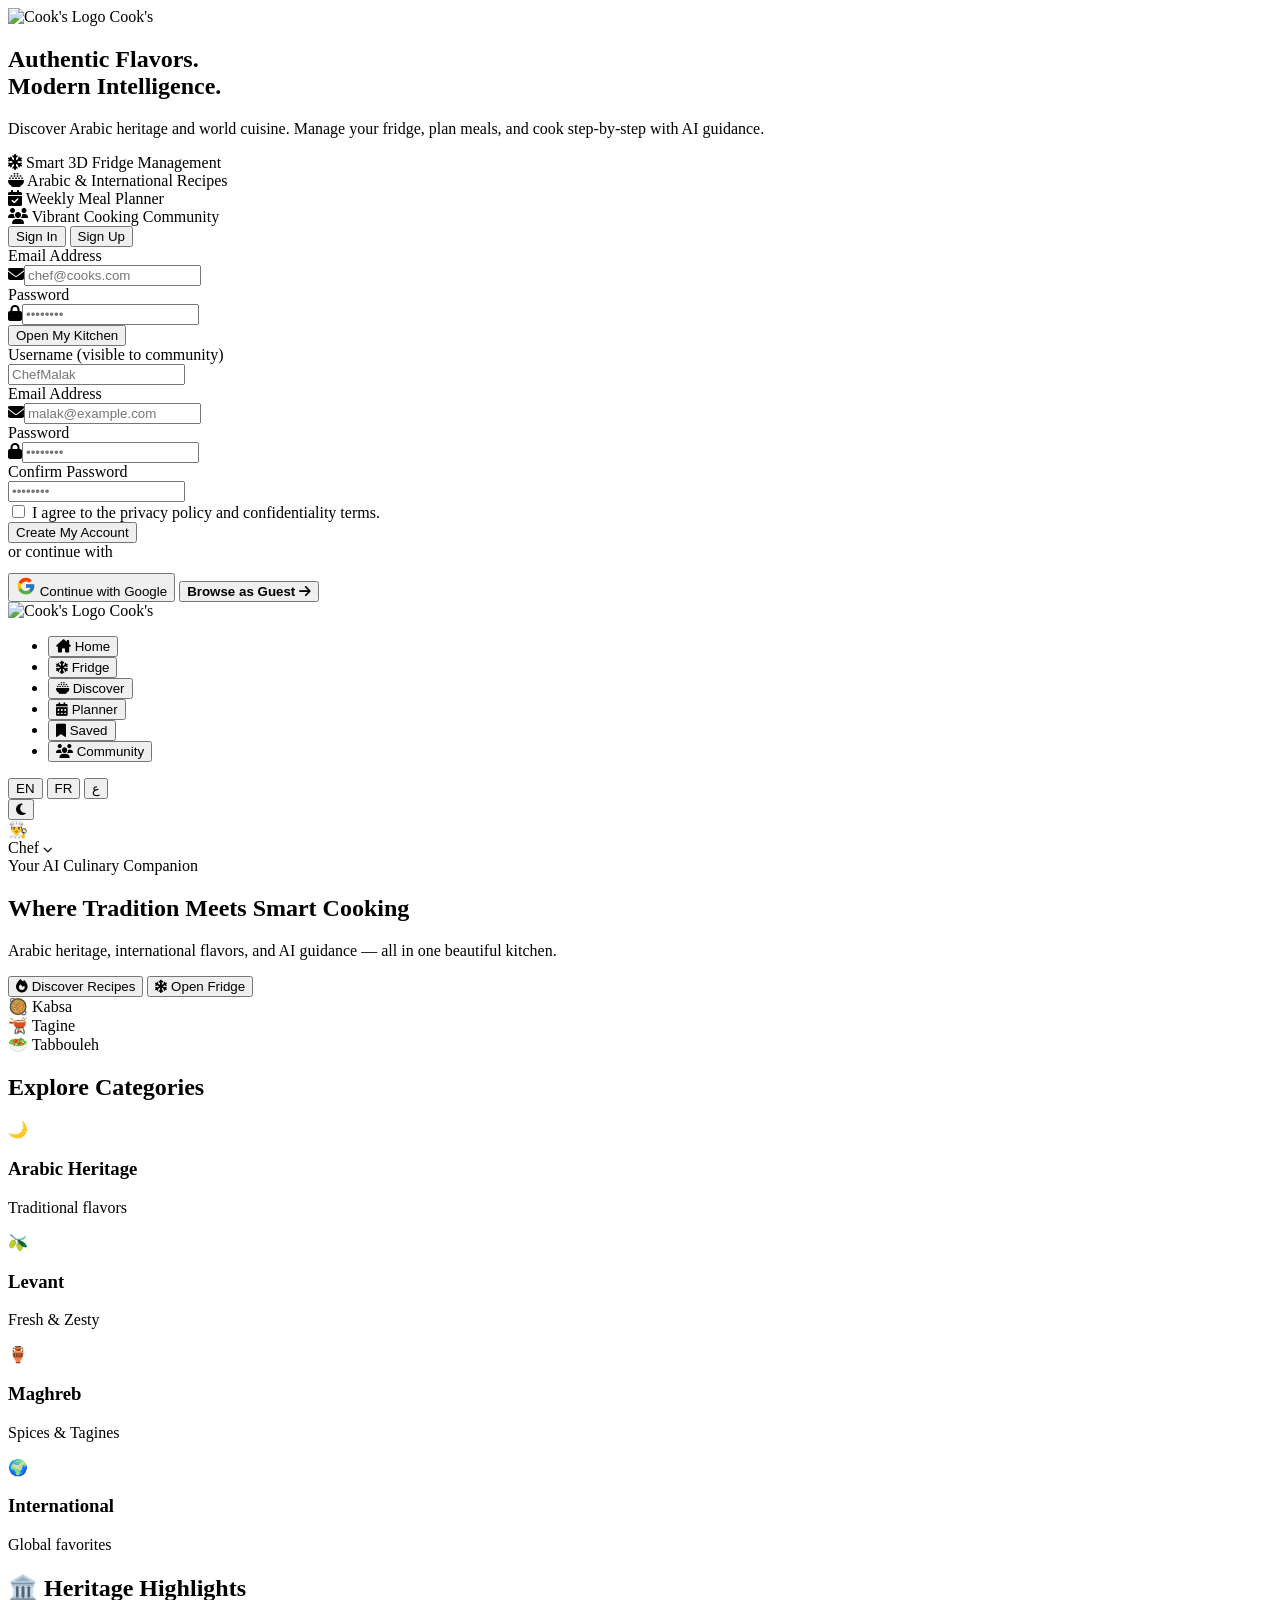
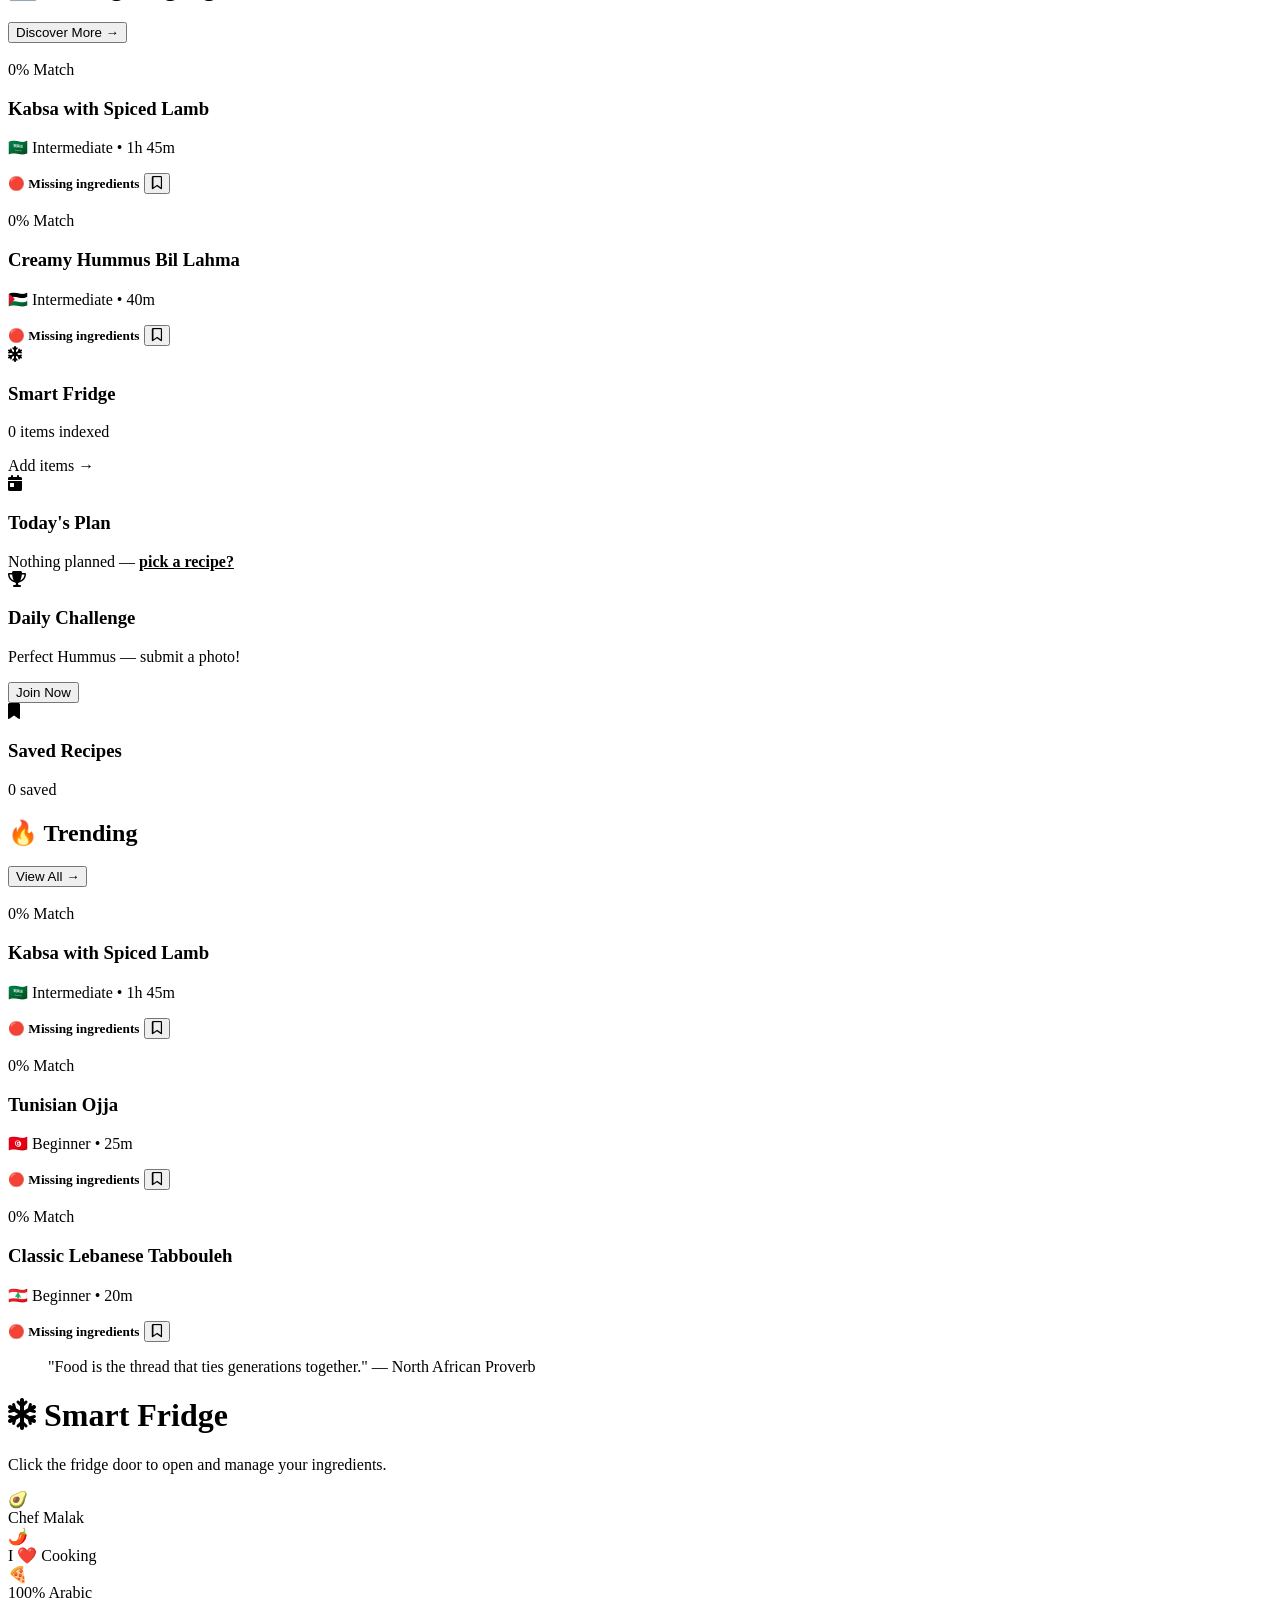
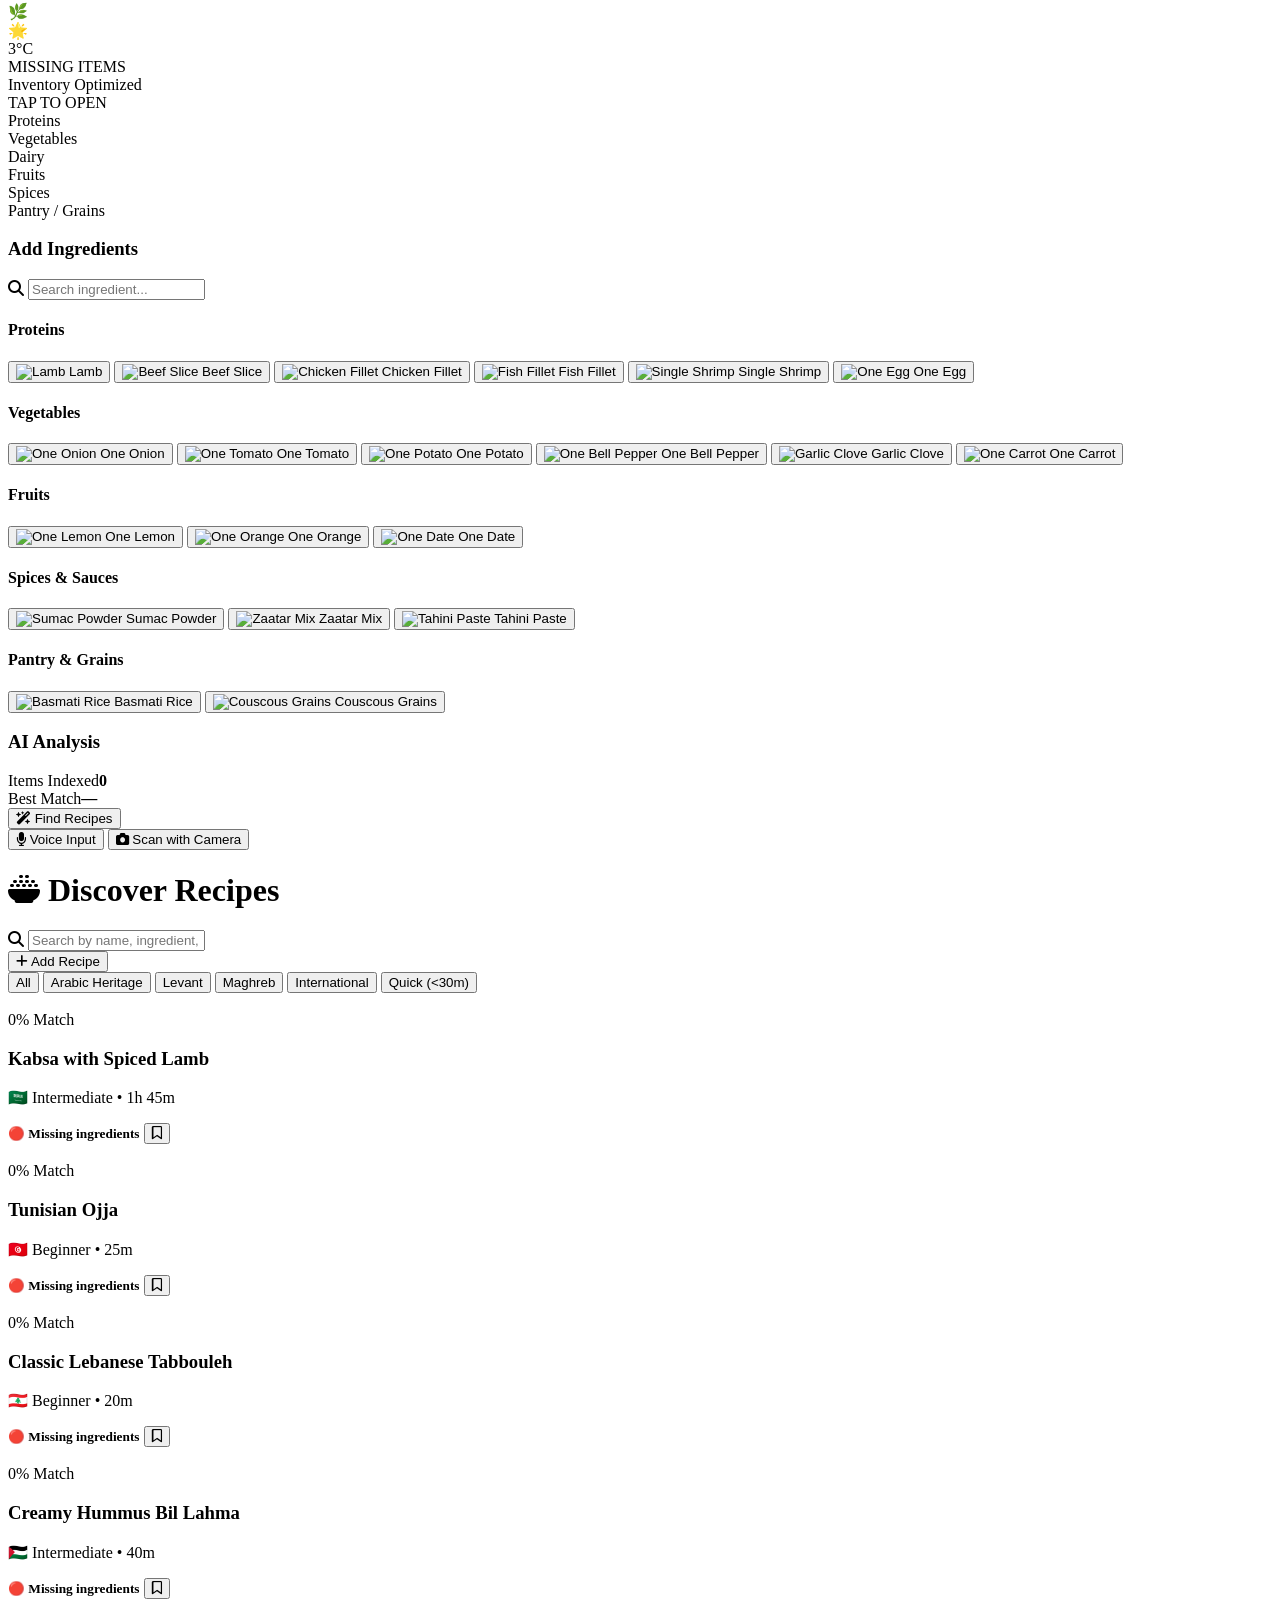
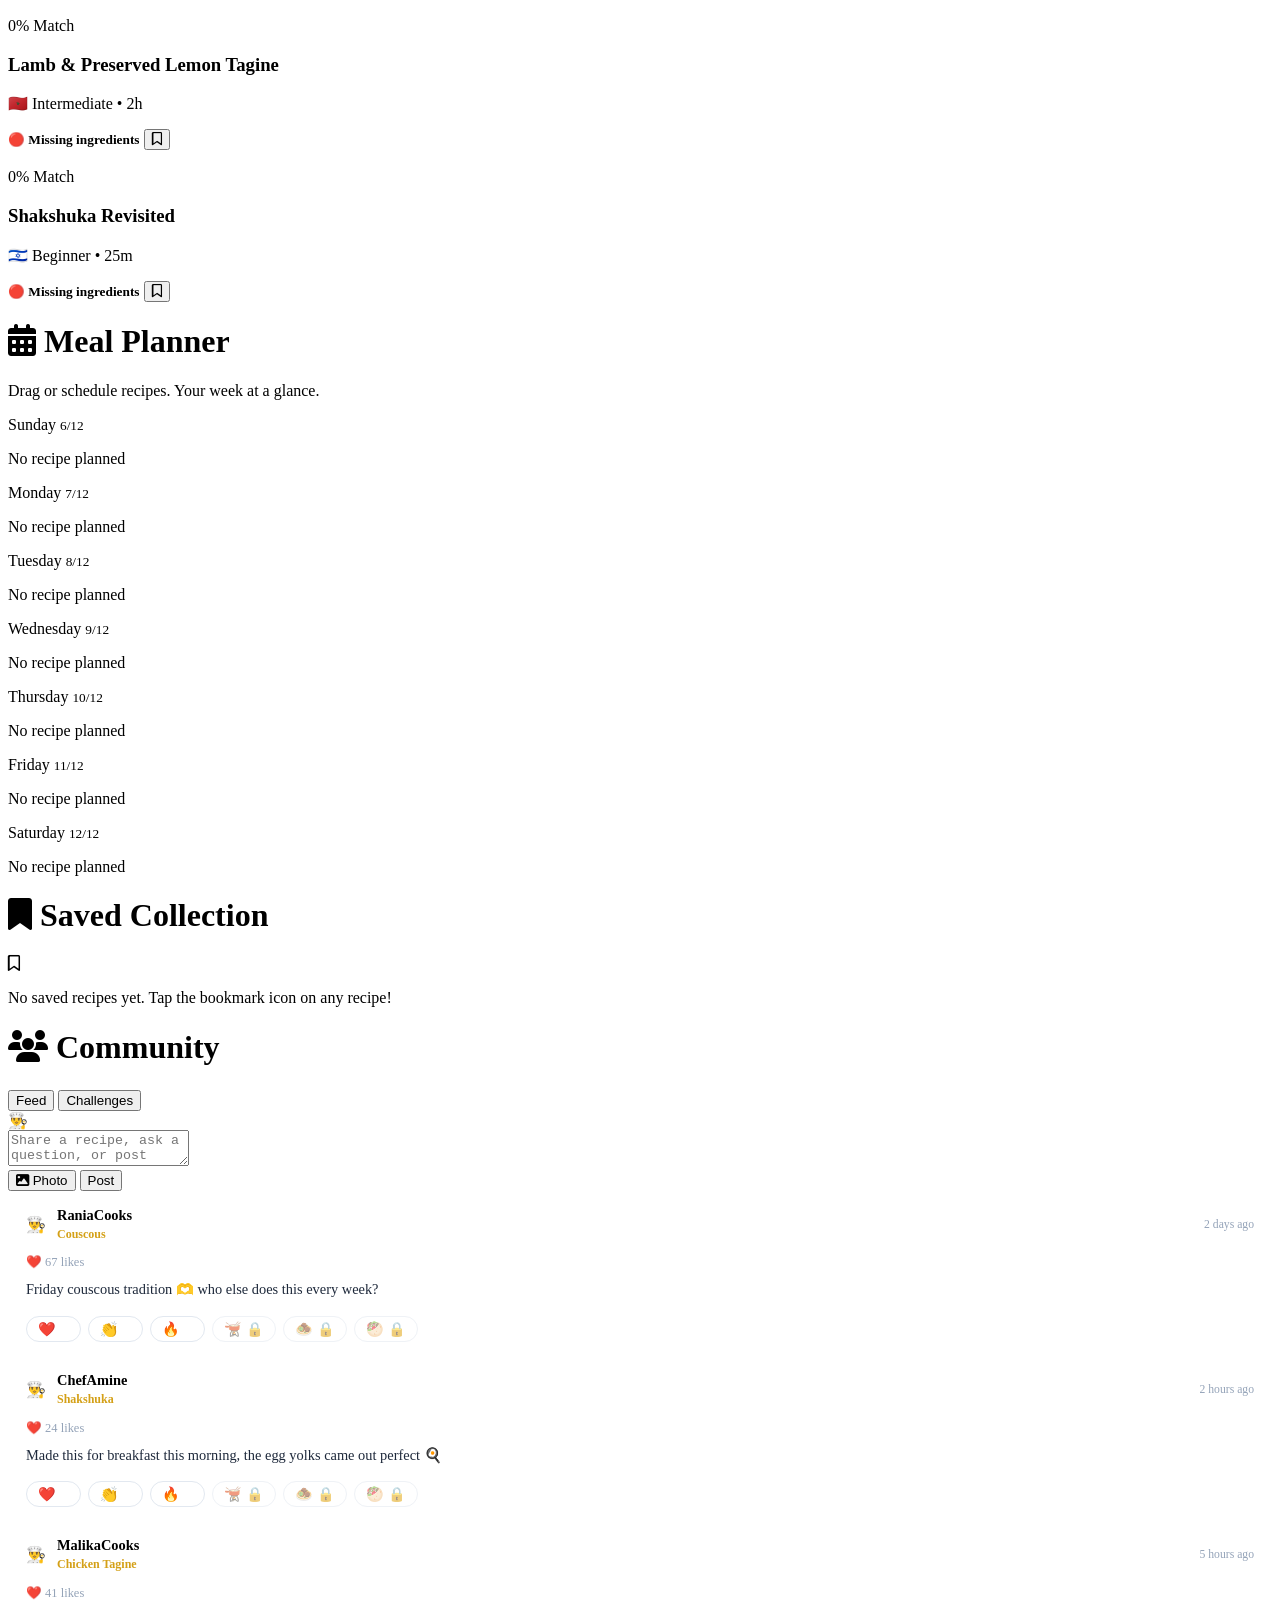
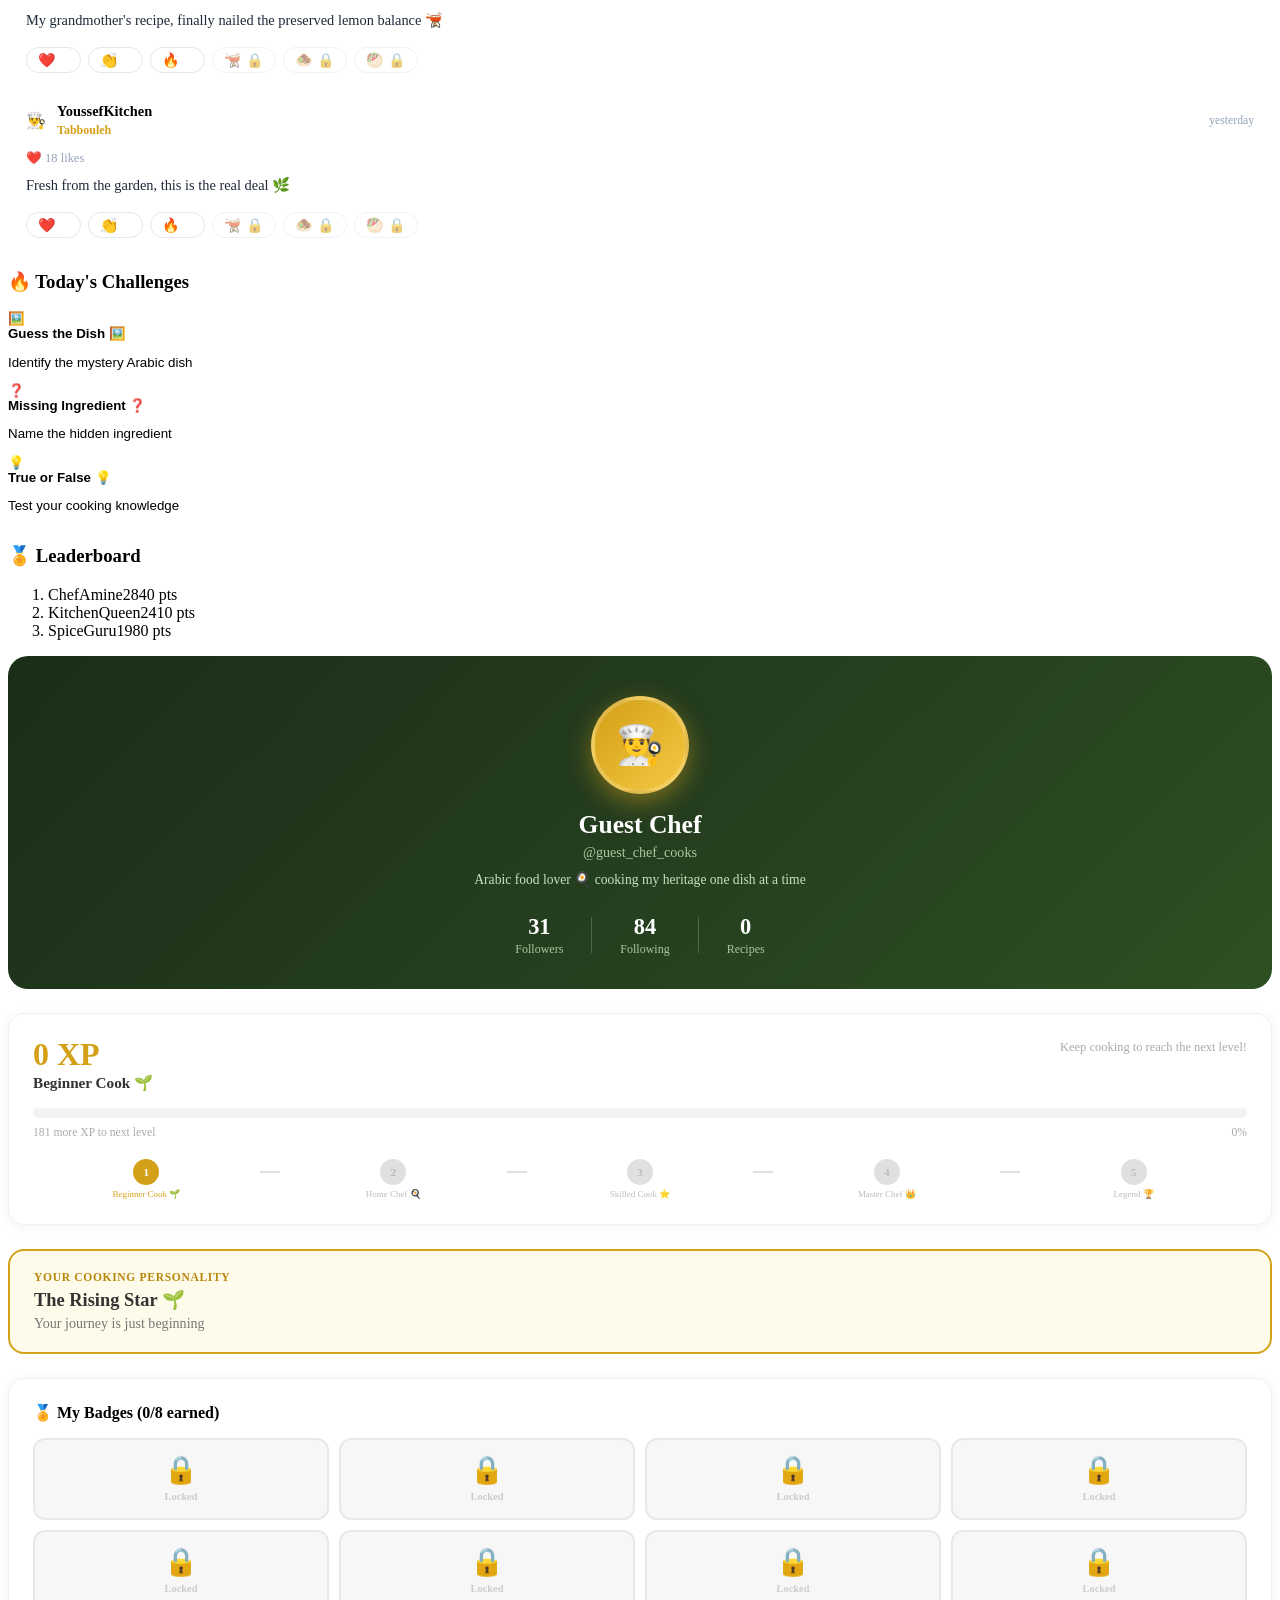
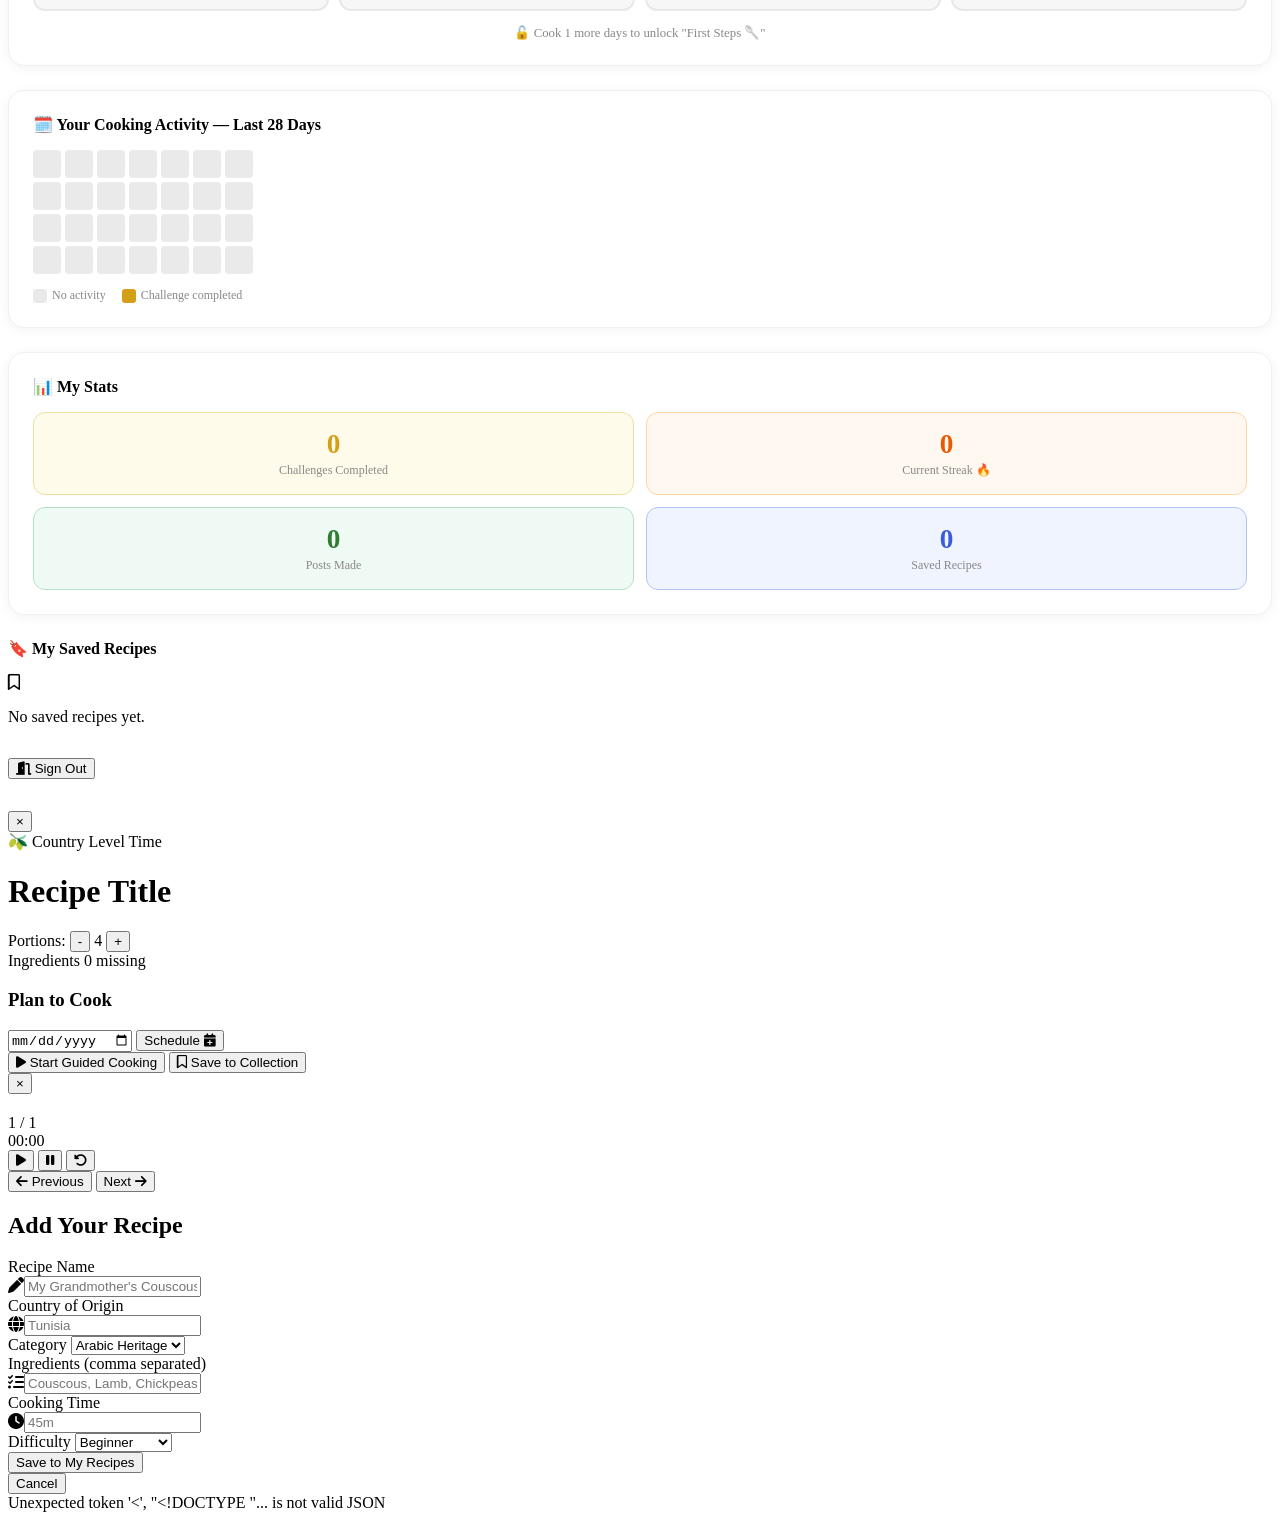
==== index.html @ db9717dc "Added my part" ====
<!DOCTYPE html>
<html lang="en" dir="ltr">

<head>
  <meta charset="UTF-8" />
  <meta name="viewport" content="width=device-width, initial-scale=1.0" />
  <meta name="description" content="Cook's — AI-Powered Smart Arabic & International Kitchen Platform" />
  <title>Cook's — AI Kitchen</title>
  <link rel="preconnect" href="https://fonts.googleapis.com" />
  <link rel="preconnect" href="https://fonts.gstatic.com" crossorigin />
  <link
    href="https://fonts.googleapis.com/css2?family=Outfit:wght@300;400;500;600;700;800;900&family=Cairo:wght@400;500;600;700;800&family=Amiri:ital,wght@0,400;0,700;1,400&display=swap"
    rel="stylesheet" />
  <link rel="stylesheet" href="https://cdnjs.cloudflare.com/ajax/libs/font-awesome/6.5.0/css/all.min.css" />
  <link rel="stylesheet" href="style.css?v=3" />
</head>

<body class="light">

  <!-- ═══════════════════════════════════════════════
     AUTH OVERLAY
════════════════════════════════════════════════ -->
  <div class="auth-overlay" id="authOverlay">
    <div class="auth-split">
      <!-- Left Panel -->
      <div class="auth-promo">
        <div class="auth-logo">
          <img src="image.png" alt="Cook's Logo" class="brand-logo-img" />
          Cook's
        </div>
        <h2>Authentic Flavors.<br />Modern Intelligence.</h2>
        <p>Discover Arabic heritage and world cuisine. Manage your fridge, plan meals, and cook step-by-step with AI
          guidance.</p>
        <div class="auth-features">
          <div class="af-row"><i class="fa-solid fa-snowflake"></i> Smart 3D Fridge Management</div>
          <div class="af-row"><i class="fa-solid fa-bowl-rice"></i> Arabic &amp; International Recipes</div>
          <div class="af-row"><i class="fa-solid fa-calendar-check"></i> Weekly Meal Planner</div>
          <div class="af-row"><i class="fa-solid fa-users"></i> Vibrant Cooking Community</div>
        </div>
      </div>
      <!-- Right Panel: Forms -->
      <div class="auth-form-panel">
        <div class="auth-tabs">
          <button class="atab active" id="tabSignin" onclick="switchAuthTab('signin')">Sign In</button>
          <button class="atab" id="tabSignup" onclick="switchAuthTab('signup')">Sign Up</button>
        </div>

        <!-- Sign In -->
        <form class="auth-form active" id="formSignin" onsubmit="handleSignin(event)" novalidate>
          <div class="field-group">
            <label>Email Address</label>
            <div class="field-wrap"><i class="fa-solid fa-envelope"></i><input type="email" placeholder="chef@cooks.com"
                required /></div>
          </div>
          <div class="field-group">
            <label>Password</label>
            <div class="field-wrap"><i class="fa-solid fa-lock"></i><input type="password" placeholder="••••••••"
                required /></div>
          </div>
          <button type="submit" class="btn-primary full" id="signinBtn">Open My Kitchen</button>
        </form>

        <!-- Sign Up -->
        <form class="auth-form" id="formSignup" onsubmit="handleSignup(event)" novalidate>
          <div class="field-group">
            <label>Username <span class="hint">(visible to community)</span></label>
            <div class="field-wrap"><i class="fa-solid fa-user-chef"></i><input type="text" id="suName"
                placeholder="ChefMalak" required /></div>
          </div>
          <div class="field-group">
            <label>Email Address</label>
            <div class="field-wrap"><i class="fa-solid fa-envelope"></i><input type="email" id="suEmail"
                placeholder="malak@example.com" required /></div>
          </div>
          <div class="field-group">
            <label>Password</label>
            <div class="field-wrap"><i class="fa-solid fa-lock"></i><input type="password" id="suPass"
                placeholder="••••••••" required /></div>
          </div>
          <div class="field-group">
            <label>Confirm Password</label>
            <div class="field-wrap"><i class="fa-solid fa-shield-check"></i><input type="password" id="suConfirm"
                placeholder="••••••••" required /></div>
          </div>
          <div class="privacy-row">
            <input type="checkbox" id="agreePrivacy" required />
            <label for="agreePrivacy">I agree to the <span class="link-text">privacy policy</span> and <span
                class="link-text">confidentiality terms</span>.</label>
          </div>
          <button type="submit" class="btn-primary full">Create My Account</button>
        </form>

        <div class="auth-divider"><span>or continue with</span></div>
        <button class="google-btn" onclick="mockGoogleLogin()">
          <svg width="20" height="20" viewBox="0 0 48 48">
            <path fill="#FFC107" d="M43.6 20.1H42V20H24v8h11.3C33.7 32.9 29.2 36 24 36c-6.6 0-12-5.4-12-12s5.4-12 12-12c3.1 0 5.8 1.1 7.9 3l5.7-5.7C34.5 6.6 29.5 4 24 4 12.9 4 4 12.9 4 24s8.9 20 20 20c11.1 0 20-8.9 20-20 0-1.3-.1-2.7-.4-3.9z" />
            <path fill="#FF3D00" d="M6.3 14.7l6.6 4.8C14.5 16.1 19 13 24 13c3.1 0 5.8 1.1 7.9 3l5.7-5.7C34.5 6.6 29.5 4 24 4 16.3 4 9.7 8.4 6.3 14.7z" />
            <path fill="#4CAF50" d="M24 44c5.2 0 9.9-2 13.4-5.2l-6.2-5.2C29.3 35.4 26.8 36 24 36c-5.2 0-9.7-3.1-11.3-7.5L6 33.8C9.3 39.7 16.2 44 24 44z" />
            <path fill="#1976D2" d="M43.6 20.1H42V20H24v8h11.3c-.9 2.3-2.4 4.3-4.4 5.6l6.2 5.2C37 39 44 34 44 24c0-1.3-.1-2.7-.4-3.9z" />
          </svg>
          Continue with Google
        </button>
        <button class="btn-text-gold full" style="margin-top:20px; font-weight:800;" onclick="browseAsGuest()">
          Browse as Guest <i class="fa-solid fa-arrow-right"></i>
        </button>
      </div>
    </div>
  </div>

  <!-- ═══════════════════════════════════════════════
     TOP NAVIGATION
════════════════════════════════════════════════ -->
  <nav class="topbar hidden" id="topbar">
    <div class="topbar-inner">
      <div class="topbar-brand" onclick="navigateTo('home')">
        <img src="image.png" alt="Cook's Logo" class="brand-logo-img nav-logo" />
        <span>Cook's</span>
      </div>
      <ul class="topbar-nav">
        <li><button class="tnav active" data-page="home"><i class="fa-solid fa-house-chimney"></i> <span
              data-i18n="nav_home">Home</span></button></li>
        <li><button class="tnav" data-page="fridge"><i class="fa-solid fa-snowflake"></i> <span
              data-i18n="nav_fridge">Fridge</span></button></li>
        <li><button class="tnav" data-page="recipes"><i class="fa-solid fa-bowl-rice"></i> <span
              data-i18n="nav_recipes">Discover</span></button></li>
        <li><button class="tnav" data-page="planner"><i class="fa-solid fa-calendar-days"></i> <span
              data-i18n="nav_planner">Planner</span></button></li>
        <li><button class="tnav" data-page="saved"><i class="fa-solid fa-bookmark"></i> <span
              data-i18n="nav_saved">Saved</span></button></li>
        <li><button class="tnav" data-page="community"><i class="fa-solid fa-users"></i> <span
              data-i18n="nav_community">Community</span></button></li>
      </ul>
      <div class="topbar-actions">
        <div class="lang-group">
          <button class="lbtn active" data-lang="en">EN</button>
          <button class="lbtn" data-lang="fr">FR</button>
          <button class="lbtn" data-lang="ar">ع</button>
        </div>
        <button class="icon-btn" id="themeBtn" title="Toggle Theme"><i class="fa-solid fa-moon"></i></button>
        <div class="user-pill" onclick="navigateTo('profile')">
          <div class="up-avatar">👨‍🍳</div>
          <span id="upName">Chef</span>
          <i class="fa-solid fa-chevron-down" style="font-size:0.6rem;"></i>
        </div>
      </div>
    </div>
  </nav>

  <!-- ═══════════════════════════════════════════════
     PAGE: HOME
════════════════════════════════════════════════ -->
  <div class="page active" id="page-home">
    <!-- Hero -->
    <section class="home-hero">
      <div class="hero-bg-pattern"></div>
      <div class="container hero-inner">
        <div class="hero-text">
          <div class="hero-eyebrow">Your AI Culinary Companion</div>
          <h1 data-i18n="hero_title">Where Tradition Meets <span class="gold-text">Smart Cooking</span></h1>
          <p data-i18n="hero_sub">Arabic heritage, international flavors, and AI guidance — all in one beautiful kitchen.</p>
          <div class="hero-cta">
            <button class="btn-primary lg" onclick="navigateTo('recipes')"><i class="fa-solid fa-fire"></i> Discover Recipes</button>
            <button class="btn-outline lg" onclick="navigateTo('fridge')"><i class="fa-solid fa-snowflake"></i> Open Fridge</button>
          </div>
        </div>
        <div class="hero-visual">
          <div class="hero-cards-stack">
            <div class="hc-float s1">🥘 Kabsa</div>
            <div class="hc-float s2">🫕 Tagine</div>
            <div class="hc-float s3">🥗 Tabbouleh</div>
          </div>
        </div>
      </div>
    </section>

    <!-- Categories Section -->
    <section class="categories-section">
      <div class="container">
        <div class="section-header">
          <h2>Explore Categories</h2>
        </div>
        <div class="cat-grid">
          <div class="cat-card arabic" onclick="filterByCategory('arabic')">
            <div class="cat-overlay"></div>
            <div class="cat-content">
              <span class="cat-icon">🌙</span>
              <h3>Arabic Heritage</h3>
              <p>Traditional flavors</p>
            </div>
          </div>
          <div class="cat-card levant" onclick="filterByCategory('levant')">
            <div class="cat-overlay"></div>
            <div class="cat-content">
              <span class="cat-icon">🫒</span>
              <h3>Levant</h3>
              <p>Fresh & Zesty</p>
            </div>
          </div>
          <div class="cat-card maghreb" onclick="filterByCategory('maghreb')">
            <div class="cat-overlay"></div>
            <div class="cat-content">
              <span class="cat-icon">🏺</span>
              <h3>Maghreb</h3>
              <p>Spices & Tagines</p>
            </div>
          </div>
          <div class="cat-card world" onclick="filterByCategory('world')">
            <div class="cat-overlay"></div>
            <div class="cat-content">
              <span class="cat-icon">🌍</span>
              <h3>International</h3>
              <p>Global favorites</p>
            </div>
          </div>
        </div>
      </div>
    </section>

    <!-- Heritage Highlights Section -->
    <section class="section-divider">
      <div class="container">
        <div class="section-header">
          <h2>🏛️ Heritage Highlights</h2>
          <button class="btn-text-gold" onclick="navigateTo('recipes')">Discover More →</button>
        </div>
        <div class="recipe-grid" id="heritageRecipeGrid"></div>
      </div>
    </section>

    <!-- Dashboard Stats -->
    <section class="dashboard-section">
      <div class="container">
        <div class="dash-grid">

          <div class="dash-card clickable" onclick="navigateTo('fridge')">
            <div class="dc-icon cyan"><i class="fa-solid fa-snowflake"></i></div>
            <div class="dc-info">
              <h3 data-i18n="dash_fridge">Smart Fridge</h3>
              <p><span id="homeFridgeCount">0</span> items indexed</p>
              <div class="dc-mini-emojis" id="homeEmojis">Add items →</div>
            </div>
          </div>

          <div class="dash-card clickable" onclick="navigateTo('planner')">
            <div class="dc-icon gold"><i class="fa-solid fa-calendar-day"></i></div>
            <div class="dc-info">
              <h3 data-i18n="dash_plan">Today's Plan</h3>
              <div id="homeTodayPlan">Nothing planned yet</div>
            </div>
          </div>

          <div class="dash-card">
            <div class="dc-icon green"><i class="fa-solid fa-trophy"></i></div>
            <div class="dc-info">
              <h3 data-i18n="dash_challenge">Daily Challenge</h3>
              <p>Perfect Hummus — submit a photo!</p>
              <button class="btn-sm-gold" onclick="navigateTo('community')">Join Now</button>
            </div>
          </div>

          <div class="dash-card clickable" onclick="navigateTo('saved')">
            <div class="dc-icon red"><i class="fa-solid fa-bookmark"></i></div>
            <div class="dc-info">
              <h3 data-i18n="dash_saved">Saved Recipes</h3>
              <p><span id="homesSavedCount">0</span> saved</p>
            </div>
          </div>

        </div>
      </div>
    </section>

    <!-- Trending Recipes -->
    <section class="section-divider">
      <div class="container">
        <div class="section-header">
          <h2 data-i18n="trending">🔥 Trending</h2>
          <button class="btn-text-gold" onclick="navigateTo('recipes')">View All →</button>
        </div>
        <div class="recipe-grid" id="homeRecipeGrid"></div>
      </div>
    </section>

    <!-- Cultural Quote -->
    <section class="quote-section">
      <div class="container">
        <blockquote data-i18n="quote">"Food is the thread that ties generations together." — North African Proverb
        </blockquote>
      </div>
    </section>
  </div>

  <!-- ═══════════════════════════════════════════════
     PAGE: FRIDGE
════════════════════════════════════════════════ -->
  <div class="page" id="page-fridge">
    <div class="page-hero">
      <div class="container">
        <h1><i class="fa-solid fa-snowflake"></i> <span data-i18n="fridge_title">Smart Fridge</span></h1>
        <p data-i18n="fridge_sub">Click the fridge to open the door and manage your ingredients.</p>
      </div>
    </div>
    <div class="container">
      <div class="fridge-layout">
        <!-- 3D Fridge -->
        <div class="fridge-3d-wrapper">
          <div class="smart-fridge" id="smartFridge" onclick="toggleFridgeDoor()">
            <div class="fridge-door" id="fridgeDoor">
              <!-- Stickers -->
              <div class="fridge-sticker s1">🥑</div>
              <div class="fridge-sticker s2" id="fridgeChefSticker">Chef Malak</div>
              <div class="fridge-sticker s3">🌶️</div>
              <div class="fridge-sticker s4">I ❤️ Cooking</div>
              <div class="fridge-sticker s5">🍕</div>
              <div class="fridge-sticker s6">100% Arabic</div>
              <div class="fridge-sticker s7">🌿</div>
              <div class="fridge-sticker s8">🌟</div>
              
              <div class="door-inner">
                <div class="door-screen">
                  <div class="ds-temp">3°C</div>
                  <div class="ds-missing-label">MISSING ITEMS</div>
                  <div class="ds-missing-list" id="doorMissingList">Scanning...</div>
                  <div class="ds-label">TAP TO OPEN</div>
                </div>
                <div class="door-handle"></div>
                <div class="door-compartments">
                  <div class="door-slot"></div>
                  <div class="door-slot"></div>
                </div>
              </div>
            </div>
            <div class="fridge-interior" id="fridgeInterior">
              <!-- Trendy LED Interior Lighting -->
              <div class="fridge-lamp" id="fridgeLamp">
                <div class="fridge-led-strip"></div>
                <div class="fridge-lamp-glow"></div>
              </div>
              <div class="f-shelf fprotein" id="shelf-protein">
                <div class="shelf-label">Proteins</div>
                <div class="shelf-items"></div>
                <div class="shelf-rail"></div>
              </div>
              <div class="f-shelf" id="shelf-veg">
                <div class="shelf-label">Vegetables</div>
                <div class="shelf-items"></div>
                <div class="shelf-rail"></div>
              </div>
              <div class="f-shelf" id="shelf-dairy">
                <div class="shelf-label">Dairy</div>
                <div class="shelf-items"></div>
                <div class="shelf-rail"></div>
              </div>
              <div class="f-shelf" id="shelf-fruit">
                <div class="shelf-label">Fruits</div>
                <div class="shelf-items"></div>
                <div class="shelf-rail"></div>
              </div>
              <div class="f-shelf" id="shelf-spice">
                <div class="shelf-label">Spices</div>
                <div class="shelf-items"></div>
                <div class="shelf-rail"></div>
              </div>
              <div class="f-shelf last" id="shelf-pantry">
                <div class="shelf-label">Pantry / Grains</div>
                <div class="shelf-items"></div>
              </div>
            </div>
          </div>
        </div>

        <!-- Fridge Panel -->
        <div class="fridge-side">
          <div class="card-block">
            <h3>Add Ingredients</h3>
            <div class="f-search-wrap">
              <i class="fa-solid fa-magnifying-glass"></i>
              <input type="text" id="fSearchInput" placeholder="Search ingredient..."
                oninput="filterFridgeSuggestions(this.value)" />
            </div>
            <div class="sug-sections" id="fridgeSuggestions"></div>
          </div>
          <div class="card-block ai-card">
            <h3>AI Analysis</h3>
            <div class="ai-stat-row"><span>Items Indexed</span><strong id="fIndexCount">0</strong></div>
            <div class="ai-stat-row"><span>Best Match</span><strong id="fBestMatch">—</strong></div>
            <button class="btn-primary full" onclick="navigateTo('recipes')"><i
                class="fa-solid fa-wand-magic-sparkles"></i> Find Recipes</button>
          </div>
          <div class="card-block voice-block">
            <button class="voice-btn" onclick="showToast('Voice recognition activated! 🎤')">
              <i class="fa-solid fa-microphone"></i> Voice Input
            </button>
            <button class="camera-btn" onclick="showToast('Camera AI scanning… 📷')">
              <i class="fa-solid fa-camera"></i> Scan with Camera
            </button>
          </div>
        </div>
      </div>
    </div>
  </div>

  <!-- ═══════════════════════════════════════════════
     PAGE: RECIPES
════════════════════════════════════════════════ -->
  <div class="page" id="page-recipes">
    <div class="page-hero">
      <div class="container">
        <h1><i class="fa-solid fa-bowl-rice"></i> <span data-i18n="recipes_title">Discover Recipes</span></h1>
      </div>
    </div>
    <div class="container">
      <div class="recipes-toolbar">
        <div class="rt-search">
          <i class="fa-solid fa-magnifying-glass"></i>
          <input type="text" id="recipeSearch" placeholder="Search by name, ingredient, country..."
            oninput="renderRecipes()" />
        </div>
        <button class="btn-primary sm" onclick="openAddRecipeModal()"><i class="fa-solid fa-plus"></i> Add
          Recipe</button>
      </div>
      <div class="cat-pills" id="catPills">
        <button class="cp active" data-cat="all">All</button>
        <button class="cp" data-cat="arabic">Arabic Heritage</button>
        <button class="cp" data-cat="levant">Levant</button>
        <button class="cp" data-cat="maghreb">Maghreb</button>
        <button class="cp" data-cat="world">International</button>
        <button class="cp" data-cat="quick">Quick (&lt;30m)</button>
      </div>
      <div class="recipe-grid" id="recipeGrid"></div>
    </div>
  </div>

  <!-- ═══════════════════════════════════════════════
     PAGE: PLANNER
════════════════════════════════════════════════ -->
  <div class="page" id="page-planner">
    <div class="page-hero">
      <div class="container">
        <h1><i class="fa-solid fa-calendar-days"></i> <span data-i18n="planner_title">Meal Planner</span></h1>
        <p>Drag or schedule recipes. Your week at a glance.</p>
      </div>
    </div>
    <div class="container">
      <div class="planner-week" id="plannerWeek"></div>
    </div>
  </div>

  <!-- ═══════════════════════════════════════════════
     PAGE: SAVED
════════════════════════════════════════════════ -->
  <div class="page" id="page-saved">
    <div class="page-hero">
      <div class="container">
        <h1><i class="fa-solid fa-bookmark"></i> <span data-i18n="saved_title">Saved Collection</span></h1>
      </div>
    </div>
    <div class="container">
      <div class="recipe-grid" id="savedGrid">
        <div class="empty-state"><i class="fa-regular fa-bookmark"></i>
          <p>No saved recipes yet. Tap the bookmark icon on any recipe!</p>
        </div>
      </div>
    </div>
  </div>

  <!-- ═══════════════════════════════════════════════
     PAGE: COMMUNITY
════════════════════════════════════════════════ -->
  <style>
    /* ── Reaction bar ── */
    .rxn-bar{display:flex;gap:7px;flex-wrap:wrap;margin-top:14px;align-items:center;}
    .rxn-btn{background:none;border:1px solid var(--border,#e2e8f0);border-radius:20px;padding:4px 11px;cursor:pointer;font-size:0.88rem;display:inline-flex;align-items:center;gap:5px;transition:background .18s,transform .12s;position:relative;}
    .rxn-btn:hover{background:var(--surface2,#f1f5f9);transform:scale(1.08);}
    .rxn-btn span{font-size:0.78rem;color:var(--muted,#94a3b8);font-weight:700;min-width:8px;}
    .rxn-locked{opacity:.55;}
    .lock-tooltip{position:absolute;bottom:calc(100% + 7px);left:50%;transform:translateX(-50%);background:#1e293b;color:#f8fafc;font-size:0.72rem;padding:5px 11px;border-radius:8px;white-space:nowrap;pointer-events:none;z-index:200;box-shadow:0 3px 10px rgba(0,0,0,.25);animation:fadeInTip .15s ease;}
    @keyframes fadeInTip{from{opacity:0;transform:translateX(-50%) translateY(4px)}to{opacity:1;transform:translateX(-50%) translateY(0)}}
    /* ── Guess the Dish quiz ── */
    .quiz-card{max-width:520px;margin:32px auto;background:var(--surface,#fff);border-radius:20px;box-shadow:0 4px 24px rgba(0,0,0,.08);overflow:hidden;padding:0 0 28px;}
    .quiz-header{padding:28px 28px 0;text-align:center;}
    .quiz-header h2{font-size:1.4rem;margin:0 0 6px;}
    .quiz-sub{color:var(--muted,#94a3b8);font-size:0.85rem;margin:0 0 14px;}
    .quiz-streak-badge{display:inline-flex;align-items:center;gap:6px;background:var(--surface2,#f1f5f9);border-radius:20px;padding:5px 14px;font-size:0.88rem;font-weight:700;margin-bottom:20px;}
    .quiz-img-wrap{position:relative;width:100%;height:240px;overflow:hidden;}
    .quiz-img{width:100%;height:100%;object-fit:cover;transition:filter .6s ease;}
    .quiz-blurred{filter:blur(6px);transform:scale(1.04);}
    .quiz-img-overlay{position:absolute;inset:0;display:flex;align-items:center;justify-content:center;background:rgba(0,0,0,.18);}
    .quiz-img-overlay span{background:rgba(0,0,0,.55);color:#fff;font-size:0.9rem;font-weight:700;padding:7px 18px;border-radius:20px;letter-spacing:.02em;}
    .quiz-answers{display:flex;flex-direction:column;gap:10px;padding:22px 28px 0;}
    .quiz-ans-btn{width:100%;padding:13px 18px;border:2px solid var(--border,#e2e8f0);border-radius:12px;background:var(--surface,#fff);font-size:0.95rem;font-weight:600;cursor:pointer;transition:background .15s,border-color .15s,transform .1s;text-align:left;}
    .quiz-ans-btn:not(:disabled):hover{background:var(--surface2,#f1f5f9);border-color:var(--gold,#d4a017);transform:translateX(3px);}
    .quiz-ans-btn:disabled{cursor:default;opacity:.7;}
    .quiz-ans-correct{border-color:#22c55e!important;background:#f0fdf4!important;color:#15803d!important;}
    .quiz-ans-wrong{border-color:#ef4444!important;background:#fef2f2!important;color:#b91c1c!important;}
    .quiz-feedback{padding:18px 28px 0;font-size:1rem;font-weight:700;text-align:center;display:none;}
    .quiz-feedback.visible{display:block;}
    .quiz-correct{color:#16a34a;}
    .quiz-wrong{color:#dc2626;}
    .quiz-next{text-align:center;font-size:0.8rem;color:var(--muted,#94a3b8);margin:10px 28px 0;padding-top:4px;}
    /* ── Streak dashboard ── */
    .streak-dashboard{max-width:520px;margin:32px auto 0;background:linear-gradient(135deg,#ff6b35,#f59e0b);border-radius:20px;padding:22px 28px;display:flex;align-items:center;gap:14px;color:#fff;box-shadow:0 4px 20px rgba(245,158,11,.3);}
    .streak-flame{font-size:2.2rem;line-height:1;}
    .streak-number{font-size:2.8rem;font-weight:900;line-height:1;}
    .streak-label{font-size:1rem;font-weight:600;opacity:.9;}
    /* ── Unlocked reactions section ── */
    .unlock-section{max-width:520px;margin:14px auto 0;background:var(--surface,#fff);border-radius:20px;padding:20px 24px;box-shadow:0 4px 24px rgba(0,0,0,.08);}
    .unlock-title{font-size:0.82rem;font-weight:700;color:var(--muted,#94a3b8);text-transform:uppercase;letter-spacing:.06em;margin:0 0 14px;}
    .unlock-grid{display:flex;gap:12px;flex-wrap:wrap;}
    .unlock-item{display:flex;flex-direction:column;align-items:center;gap:5px;padding:12px 16px;border-radius:14px;border:2px solid var(--border,#e2e8f0);min-width:78px;opacity:.45;transition:opacity .3s,border-color .3s,background .3s;}
    .unlock-item.u-on{opacity:1;border-color:#22c55e;background:#f0fdf4;}
    .unlock-emoji{font-size:1.8rem;line-height:1;}
    .unlock-req{font-size:0.7rem;font-weight:700;color:var(--muted,#94a3b8);text-align:center;}
    .unlock-item.u-on .unlock-req{color:#16a34a;}
    /* ── Earned (unlocked) reaction button ── */
    .rxn-unlocked{border-color:var(--gold,#d4a017)!important;}
    .rxn-unlocked:hover{background:rgba(212,160,23,.1)!important;}
    /* ── Demo post cards ── */
    #page-community .comm-post-card{padding:0;overflow:hidden;}
    .post-img{width:100%;height:200px;object-fit:cover;display:block;}
    .post-body{padding:16px 18px 14px;}
    .post-header{display:flex;align-items:center;gap:11px;margin-bottom:10px;}
    .post-username{font-size:0.9rem;font-weight:700;display:block;}
    .post-dish{font-size:0.75rem;color:var(--gold,#d4a017);font-weight:600;}
    .post-time{margin-left:auto;font-size:0.73rem;color:var(--muted,#94a3b8);white-space:nowrap;}
    .post-likes{font-size:0.78rem;color:var(--muted,#94a3b8);margin-bottom:8px;}
    .post-caption{font-size:0.9rem;line-height:1.65;margin:0 0 12px;color:var(--text,#1e293b);}
    .lock-msg{font-size:0.76rem;color:var(--gold,#c08a00);font-weight:600;min-height:0;max-height:0;overflow:hidden;transition:max-height .2s;margin-top:0;}
    .lock-msg.visible{max-height:22px;margin-top:6px;}
    /* ── Active (clicked) reaction ── */
    .rxn-active{background:var(--surface2,#f1f5f9)!important;border-color:var(--gold,#d4a017)!important;}
    .rxn-active span{color:var(--text,#1e293b)!important;}
    /* ── Challenge result banner ── */
    .result-banner{margin:18px 28px 0;padding:13px 18px;border-radius:12px;font-size:0.9rem;font-weight:700;line-height:1.5;text-align:center;}
    .rb-correct{background:#f0fdf4;color:#15803d;border:2px solid #22c55e;}
    .rb-wrong{background:#fef2f2;color:#b91c1c;border:2px solid #ef4444;}
    .rb-played{background:#fff7ed;color:#92400e;border:2px solid #f59e0b;}
    /* ── Per-card info line ── */
    .chall-info{text-align:center;font-size:0.75rem;color:var(--muted,#94a3b8);margin:10px 28px 0;padding-bottom:4px;}
    /* ── Missing Ingredient card ── */
    .ing-pill-row{display:flex;flex-wrap:wrap;gap:8px;margin-bottom:4px;}
    .ing-pill{padding:6px 14px;border-radius:20px;background:var(--surface2,#f1f5f9);font-size:0.85rem;font-weight:600;border:2px solid transparent;}
    .ing-missing{background:rgba(245,158,11,.15);border-color:var(--gold,#d4a017);color:var(--gold,#c08a00);font-size:1rem;}
    /* ── True / False card ── */
    .trivia-fact{font-size:1rem;font-weight:600;line-height:1.6;color:var(--text,#1e293b);margin:0;padding:4px 0 8px;}
    .tf-row{flex-direction:row!important;gap:12px!important;}
    .tf-btn{flex:1;text-align:center!important;}
  </style>
  <div class="page" id="page-community">
    <div class="page-hero">
      <div class="container">
        <h1><i class="fa-solid fa-users"></i> <span data-i18n="comm_title">Community</span></h1>
      </div>
    </div>
    <!-- Community Tabs -->
    <div class="container" style="margin-top:24px;margin-bottom:0;">
      <div class="auth-tabs" style="max-width:300px;">
        <button class="atab active" id="commTabFeed" onclick="switchCommTab('feed')" data-i18n="comm_feed">Feed</button>
        <button class="atab" id="commTabChallenges" onclick="switchCommTab('challenges')" data-i18n="comm_challenges">Challenges</button>
      </div>
    </div>
    <!-- Feed Panel -->
    <div id="commPanelFeed">
      <div class="container comm-layout">
        <div class="comm-main">
          <!-- Post Box -->
          <div class="post-box">
            <input type="file" id="photoFileInput" accept="image/jpeg,image/png" style="display:none;" onchange="handlePhotoSelect(this)">
            <div id="postImgPreview" style="display:none;padding:8px 0 4px;"></div>
            <div class="post-box-top">
              <div class="up-avatar sm">👨‍🍳</div>
              <textarea id="postText" placeholder="Share a recipe, ask a question, or post your creation..."></textarea>
            </div>
            <div class="post-box-btns">
              <button class="comm-media-btn" onclick="triggerPhotoUpload()"><i
                  class="fa-solid fa-image"></i> <span data-i18n="comm_photo">Photo</span></button>
              <button class="btn-primary sm" onclick="createPost()" data-i18n="comm_post">Post</button>
            </div>
            <div id="postStatusMsg" style="display:none;font-size:0.85rem;padding:4px 0 2px;"></div>
          </div>
          <!-- Feed -->
          <div id="commFeed"></div>
        </div>
        <!-- Challenges Sidebar -->
        <div class="comm-sidebar">
          <div class="card-block">
            <h3>🔥 Today's Challenges</h3>
            <button class="challenge-card-sm" onclick="switchCommTab('challenges')" style="cursor:pointer;width:100%;text-align:left;background:none;border:none;padding:0;">
              <div class="challenge-emoji">🖼️</div>
              <div>
                <strong data-i18n="comm_guess_dish">Guess the Dish 🖼️</strong>
                <p>Identify the mystery Arabic dish</p>
              </div>
            </button>
            <button class="challenge-card-sm" onclick="switchCommTab('challenges')" style="cursor:pointer;width:100%;text-align:left;background:none;border:none;padding:0;">
              <div class="challenge-emoji">❓</div>
              <div>
                <strong data-i18n="comm_missing_ing">Missing Ingredient ❓</strong>
                <p>Name the hidden ingredient</p>
              </div>
            </button>
            <button class="challenge-card-sm" onclick="switchCommTab('challenges')" style="cursor:pointer;width:100%;text-align:left;background:none;border:none;padding:0;">
              <div class="challenge-emoji">💡</div>
              <div>
                <strong data-i18n="comm_true_false">True or False 💡</strong>
                <p>Test your cooking knowledge</p>
              </div>
            </button>
          </div>
          <div class="card-block">
            <h3>🏅 Leaderboard</h3>
            <ol class="leaderboard">
              <li><span>ChefAmine</span><span>2840 pts</span></li>
              <li><span>KitchenQueen</span><span>2410 pts</span></li>
              <li><span>SpiceGuru</span><span>1980 pts</span></li>
            </ol>
          </div>
        </div>
      </div>
    </div>
    <!-- Challenges Panel -->
    <div id="commPanelChallenges" style="display:none;">
      <div class="container comm-layout">
        <div class="comm-main">
          <div id="comm-challenges"></div>
        </div>
        <div class="comm-sidebar" id="commChallengesSidebar"></div>
      </div>
    </div>
  </div>

  <!-- ═══════════════════════════════════════════════
     PAGE: PROFILE
════════════════════════════════════════════════ -->
  <div class="page" id="page-profile">
    <div class="container" id="profileDetail"></div>
  </div>

  <!-- ═══════════════════════════════════════════════
     MODALS
════════════════════════════════════════════════ -->

  <!-- RECIPE DETAIL MODAL -->
  <div class="modal-overlay" id="recipeModal">
    <div class="modal-pro">
      <button class="modal-close" onclick="closeModal('recipeModal')">×</button>
      <!-- Hero Banner -->
      <div class="m-hero-banner" id="mHeroBanner">
        <div class="m-hero-overlay">
          <div class="m-badge-row">
            <span id="mFlag">🫒</span>
            <span class="m-country-badge" id="mCountry">Country</span>
            <span class="m-level-badge" id="mLevelBadge">Level</span>
            <span class="m-time-badge" id="mTimeBadge">Time</span>
          </div>
          <h1 id="mTitle">Recipe Title</h1>
          <p id="mStory" class="m-story"></p>
        </div>
      </div>
      <!-- Body -->
      <div class="m-body">
        <div class="m-col-left">
          <div class="portion-ctrl">
            <span>Portions:</span>
            <button onclick="modPort(-1)">-</button>
            <span id="mPortCount">4</span>
            <button onclick="modPort(1)">+</button>
          </div>
          <div class="m-section-title">
            Ingredients
            <span class="badge-red" id="mMissingBadge">0 missing</span>
          </div>
          <ul class="m-ing-list" id="mIngList"></ul>
        </div>
        <div class="m-col-right">
          <div class="card-block">
            <h3>Plan to Cook</h3>
            <input type="date" id="mPlanDate" class="date-input" />
            <button class="btn-secondary full" onclick="scheduleRecipe()">Schedule <i
                class="fa-solid fa-calendar-plus"></i></button>
          </div>
          <button class="btn-primary full lg" onclick="launchGuidedCooking()"><i class="fa-solid fa-play"></i> Start
            Guided Cooking</button>
          <button class="save-toggle-btn" id="mSaveBtn" onclick="toggleSaveRecipe()"><i
              class="fa-regular fa-bookmark"></i> Save to Collection</button>
        </div>
      </div>
    </div>
  </div>

  <!-- GUIDED COOKING MODAL -->
  <div class="modal-overlay" id="guidedModal">
    <div class="modal-pro guided-modal">
      <button class="modal-close" onclick="closeModal('guidedModal')">×</button>
      <div class="guided-header">
        <h2 id="guidedTitle"></h2>
        <div class="guided-progress-bar">
          <div class="guided-progress-fill" id="guidedFill"></div>
        </div>
        <div class="guided-step-counter"><span id="guidedStepNum">1</span> / <span id="guidedStepTotal">1</span></div>
      </div>
      <div class="guided-body">
        <div class="guided-step-text" id="guidedStepText"></div>
        <div class="guided-timer">
          <div class="timer-display" id="guidedTimer">00:00</div>
          <div class="timer-controls">
            <button onclick="startTimer()"><i class="fa-solid fa-play"></i></button>
            <button onclick="pauseTimer()"><i class="fa-solid fa-pause"></i></button>
            <button onclick="resetTimer()"><i class="fa-solid fa-rotate-left"></i></button>
          </div>
        </div>
        <div class="guided-nav">
          <button class="btn-outline" onclick="guidedPrev()"><i class="fa-solid fa-arrow-left"></i> Previous</button>
          <button class="btn-primary" onclick="guidedNext()">Next <i class="fa-solid fa-arrow-right"></i></button>
        </div>
      </div>
    </div>
  </div>

  <!-- ADD RECIPE MODAL -->
  <div class="modal-overlay" id="addRecipeModal">
    <div class="modal-card-sm">
      <h2>Add Your Recipe</h2>
      <form id="addRecipeForm" onsubmit="saveCustomRecipe(event)">
        <div class="field-group"><label>Recipe Name</label>
          <div class="field-wrap"><i class="fa-solid fa-pen"></i><input type="text" id="arName"
              placeholder="My Grandmother's Couscous" required /></div>
        </div>
        <div class="field-group"><label>Country of Origin</label>
          <div class="field-wrap"><i class="fa-solid fa-globe"></i><input type="text" id="arCountry"
              placeholder="Tunisia" /></div>
        </div>
        <div class="field-group"><label>Category</label>
          <select id="arCat" class="select-input">
            <option value="arabic">Arabic Heritage</option>
            <option value="levant">Levant</option>
            <option value="maghreb">Maghreb</option>
            <option value="world">International</option>
          </select>
        </div>
        <div class="field-group"><label>Ingredients (comma separated)</label>
          <div class="field-wrap"><i class="fa-solid fa-list-check"></i><input type="text" id="arIngs"
              placeholder="Couscous, Lamb, Chickpeas, Harissa" required /></div>
        </div>
        <div class="field-group"><label>Cooking Time</label>
          <div class="field-wrap"><i class="fa-solid fa-clock"></i><input type="text" id="arTime" placeholder="45m" />
          </div>
        </div>
        <div class="field-group"><label>Difficulty</label>
          <select id="arLevel" class="select-input">
            <option>Beginner</option>
            <option>Intermediate</option>
            <option>Advanced</option>
          </select>
        </div>
        <button type="submit" class="btn-primary full">Save to My Recipes</button>
      </form>
      <button class="btn-text-gold" onclick="closeModal('addRecipeModal')">Cancel</button>
    </div>
  </div>

  <div class="toast" id="toast"></div>

  <script src="script.js?v=3"></script>
</body>

</html>
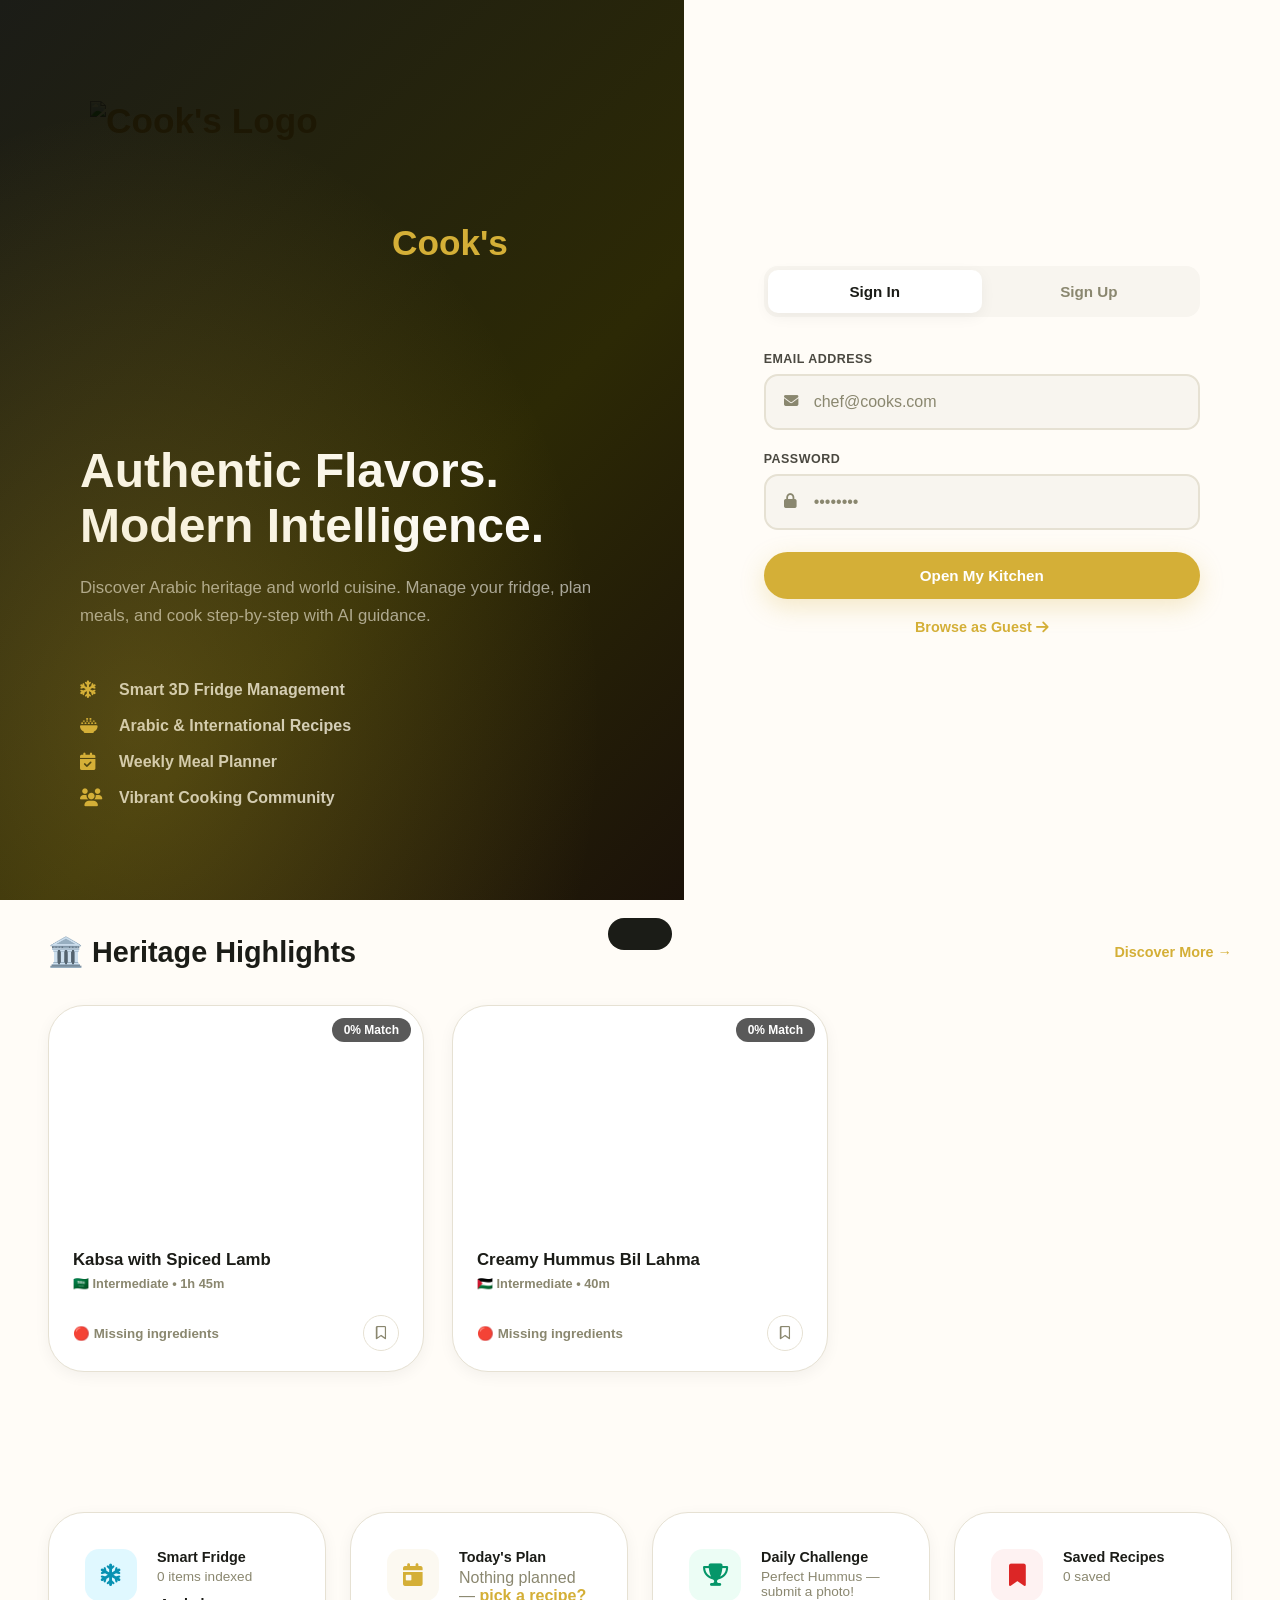
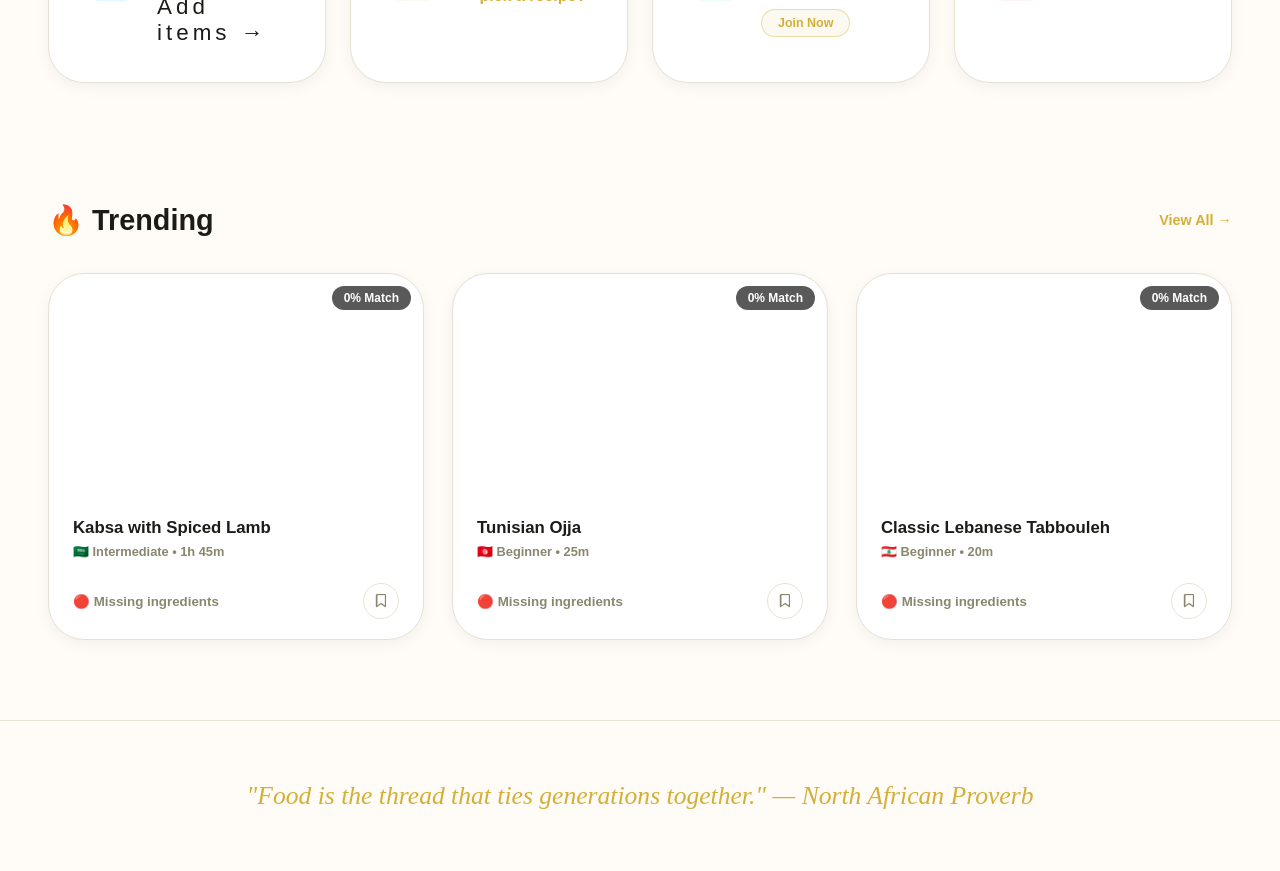
==== commit b5158854: "first commit" ====
--- a/index.html
+++ b/index.html
@@ -90,16 +90,6 @@
           <button type="submit" class="btn-primary full">Create My Account</button>
         </form>
 
-        <div class="auth-divider"><span>or continue with</span></div>
-        <button class="google-btn" onclick="mockGoogleLogin()">
-          <svg width="20" height="20" viewBox="0 0 48 48">
-            <path fill="#FFC107" d="M43.6 20.1H42V20H24v8h11.3C33.7 32.9 29.2 36 24 36c-6.6 0-12-5.4-12-12s5.4-12 12-12c3.1 0 5.8 1.1 7.9 3l5.7-5.7C34.5 6.6 29.5 4 24 4 12.9 4 4 12.9 4 24s8.9 20 20 20c11.1 0 20-8.9 20-20 0-1.3-.1-2.7-.4-3.9z" />
-            <path fill="#FF3D00" d="M6.3 14.7l6.6 4.8C14.5 16.1 19 13 24 13c3.1 0 5.8 1.1 7.9 3l5.7-5.7C34.5 6.6 29.5 4 24 4 16.3 4 9.7 8.4 6.3 14.7z" />
-            <path fill="#4CAF50" d="M24 44c5.2 0 9.9-2 13.4-5.2l-6.2-5.2C29.3 35.4 26.8 36 24 36c-5.2 0-9.7-3.1-11.3-7.5L6 33.8C9.3 39.7 16.2 44 24 44z" />
-            <path fill="#1976D2" d="M43.6 20.1H42V20H24v8h11.3c-.9 2.3-2.4 4.3-4.4 5.6l6.2 5.2C37 39 44 34 44 24c0-1.3-.1-2.7-.4-3.9z" />
-          </svg>
-          Continue with Google
-        </button>
         <button class="btn-text-gold full" style="margin-top:20px; font-weight:800;" onclick="browseAsGuest()">
           Browse as Guest <i class="fa-solid fa-arrow-right"></i>
         </button>
@@ -136,8 +126,21 @@
           <button class="lbtn" data-lang="fr">FR</button>
           <button class="lbtn" data-lang="ar">ع</button>
         </div>
+        <div style="position:relative;">
+          <button class="icon-btn" id="notifBtn" title="Notifications" onclick="toggleNotifPanel()">
+            <i class="fa-solid fa-bell"></i>
+            <span id="notifBadge" style="display:none; position:absolute; top:-4px; right:-4px; background:#dc2626; color:#fff; border-radius:50%; width:18px; height:18px; font-size:0.65rem; font-weight:700; align-items:center; justify-content:center;"></span>
+          </button>
+          <div id="notifPanel" style="display:none; position:absolute; top:calc(100% + 10px); right:0; width:320px; background:var(--surface,#fff); border-radius:16px; box-shadow:0 8px 32px rgba(0,0,0,.15); border:1px solid var(--border); z-index:1000; padding:16px;">
+            <div style="display:flex; align-items:center; justify-content:space-between; margin-bottom:14px;">
+              <h3 style="font-size:0.95rem; font-weight:700; margin:0;">Notifications</h3>
+              <button onclick="markAllNotifsRead()" style="background:none; border:none; color:var(--gold,#d4a017); font-size:0.78rem; font-weight:700; cursor:pointer;">Mark all read</button>
+            </div>
+            <div id="notifList"></div>
+          </div>
+        </div>
         <button class="icon-btn" id="themeBtn" title="Toggle Theme"><i class="fa-solid fa-moon"></i></button>
-        <div class="user-pill" onclick="navigateTo('profile')">
+        <div class="user-pill" onclick="openOwnProfile()">
           <div class="up-avatar">👨‍🍳</div>
           <span id="upName">Chef</span>
           <i class="fa-solid fa-chevron-down" style="font-size:0.6rem;"></i>
@@ -394,6 +397,30 @@
             <button class="camera-btn" onclick="showToast('Camera AI scanning… 📷')">
               <i class="fa-solid fa-camera"></i> Scan with Camera
             </button>
+            <button class="btn-primary full" type="button" onclick="toggleTypedIngredientPanel()">
+              <i class="fa-solid fa-keyboard"></i> Add Ingredient by Typing
+            </button>
+            <div id="typedIngredientPanel" style="display:none; margin-top:14px;">
+              <div class="field-group" style="margin-bottom:12px;">
+                <label>Ingredient Name</label>
+                <div class="field-wrap"><i class="fa-solid fa-carrot"></i><input type="text" id="typedIngredientName"
+                    placeholder="Type any ingredient name" /></div>
+              </div>
+              <div class="field-group" style="margin-bottom:14px;">
+                <label>Category</label>
+                <select id="typedIngredientCategory" class="select-input">
+                  <option value="protein">Proteins</option>
+                  <option value="veg">Vegetables</option>
+                  <option value="dairy">Dairy</option>
+                  <option value="fruit">Fruits</option>
+                  <option value="spice">Spices</option>
+                  <option value="pantry">Pantry / Grains</option>
+                </select>
+              </div>
+              <button class="btn-secondary full" type="button" onclick="addTypedIngredientFromPanel()">
+                Save Custom Ingredient
+              </button>
+            </div>
           </div>
         </div>
       </div>
@@ -610,7 +637,7 @@
           <div class="card-block">
             <h3>🏅 Leaderboard</h3>
             <ol class="leaderboard">
-              <li><span>ChefAmine</span><span>2840 pts</span></li>
+              <li><span>ChefAzizBenHaha</span><span>2840 pts</span></li>
               <li><span>KitchenQueen</span><span>2410 pts</span></li>
               <li><span>SpiceGuru</span><span>1980 pts</span></li>
             </ol>
@@ -764,4 +791,4 @@
   <script src="script.js?v=3"></script>
 </body>
 
-</html>+</html>
--- a/style.css
+++ b/style.css
@@ -0,0 +1,2426 @@
+/* ══════════════════════════════════════════════════════════════
+   COOK'S — DESIGN SYSTEM v10  |  Full Feature Premium
+════════════════════════════════════════════════════════════════ */
+
+/* ── DESIGN TOKENS ── */
+:root {
+  --gold: #D4AF37;
+  --gold-light: #F5E688;
+  --gold-bg: #FCF9F1;
+  --gold-glow: rgba(212, 175, 55, 0.25);
+  --saffron: #E8922A;
+  --harissa: #C0392B;
+  --olive: #556B2F;
+
+  --bg: #FFFCF7;
+  --surface: #FFFFFF;
+  --surface-2: #F8F5EF;
+  --surface-3: #F0EDE6;
+  --border: #E6E1D3;
+  --text: #1B1C17;
+  --text-2: #4A4840;
+  --muted: #8A876F;
+
+  --radius-xl: 36px;
+  --radius-lg: 22px;
+  --radius-md: 14px;
+  --radius-sm: 8px;
+
+  --shadow-sm: 0 4px 15px rgba(0, 0, 0, 0.05);
+  --shadow-md: 0 10px 40px rgba(0, 0, 0, 0.08);
+  --shadow-lg: 0 30px 80px rgba(0, 0, 0, 0.12);
+
+  --transition: 0.35s cubic-bezier(0.4, 0, 0.2, 1);
+  --font-body: 'Outfit', sans-serif;
+  --font-ar: 'Cairo', sans-serif;
+}
+
+body.dark {
+  --bg: #0F1009;
+  --surface: #191B13;
+  --surface-2: #21231A;
+  --surface-3: #2A2C21;
+  --border: #30321F;
+  --text: #E8E6DC;
+  --text-2: #B5B3A5;
+  --muted: #6E6C5A;
+}
+
+/* ── RESETS & BASE ── */
+*,
+*::before,
+*::after {
+  box-sizing: border-box;
+  margin: 0;
+  padding: 0;
+}
+
+html {
+  scroll-behavior: smooth;
+}
+
+body {
+  font-family: var(--font-body);
+  background: var(--bg);
+  color: var(--text);
+  min-height: 100vh;
+  overflow-x: hidden;
+  transition: background var(--transition), color var(--transition);
+}
+
+[lang="ar"],
+[dir="rtl"] {
+  font-family: var(--font-ar);
+}
+
+a {
+  text-decoration: none;
+  color: inherit;
+}
+
+button {
+  cursor: pointer;
+  font-family: inherit;
+}
+
+ul {
+  list-style: none;
+}
+
+img {
+  display: block;
+  max-width: 100%;
+}
+
+.container {
+  max-width: 1440px;
+  margin: 0 auto;
+  padding: 0 48px;
+}
+
+@media (max-width: 900px) {
+  .container {
+    padding: 0 20px;
+  }
+}
+
+/* ── AUTH OVERLAY ── */
+.auth-overlay {
+  position: fixed;
+  inset: 0;
+  z-index: 10000;
+  background: var(--bg);
+  display: flex;
+  align-items: stretch;
+  opacity: 1;
+  transition: opacity 0.5s;
+}
+
+.auth-overlay.hidden {
+  opacity: 0;
+  pointer-events: none;
+  visibility: hidden;
+}
+
+.auth-split {
+  display: flex;
+  width: 100%;
+}
+
+.auth-promo {
+  flex: 1.2;
+  background: linear-gradient(135deg, #1B1C17 0%, #2C2905 60%, #1B1209 100%);
+  padding: 80px;
+  display: flex;
+  flex-direction: column;
+  justify-content: center;
+  position: relative;
+  overflow: hidden;
+}
+
+.auth-promo::before {
+  content: '';
+  position: absolute;
+  inset: 0;
+  background: radial-gradient(ellipse at 20% 80%, var(--gold-glow) 0%, transparent 60%);
+}
+
+.auth-logo {
+  font-size: 2.2rem;
+  font-weight: 900;
+  color: var(--gold);
+  margin-bottom: 50px;
+  display: flex;
+  align-items: center;
+  gap: 12px;
+}
+
+.brand-logo-img {
+  width: 300px;
+  height: 300px;
+  object-fit: contain;
+  mix-blend-mode: multiply;
+  transform: translate(10px, 8px);
+}
+
+.brand-logo-img.nav-logo {
+  width: 140px;
+  height: 140px;
+}
+
+.auth-promo h2 {
+  font-size: 3rem;
+  font-weight: 900;
+  color: #FFF;
+  line-height: 1.15;
+  margin-bottom: 20px;
+}
+
+.auth-promo p {
+  color: rgba(255, 255, 255, 0.6);
+  font-size: 1.05rem;
+  line-height: 1.7;
+  margin-bottom: 50px;
+}
+
+.auth-features {
+  display: flex;
+  flex-direction: column;
+  gap: 18px;
+}
+
+.af-row {
+  display: flex;
+  align-items: center;
+  gap: 15px;
+  color: rgba(255, 255, 255, 0.8);
+  font-weight: 600;
+}
+
+.af-row i {
+  color: var(--gold);
+  font-size: 1.1rem;
+  width: 24px;
+}
+
+.auth-form-panel {
+  flex: 1;
+  padding: 80px;
+  display: flex;
+  flex-direction: column;
+  justify-content: center;
+  overflow-y: auto;
+}
+
+.auth-tabs {
+  display: flex;
+  background: var(--surface-2);
+  border-radius: var(--radius-md);
+  padding: 4px;
+  margin-bottom: 35px;
+}
+
+.atab {
+  flex: 1;
+  padding: 13px;
+  border: none;
+  background: transparent;
+  font-weight: 800;
+  font-size: 0.95rem;
+  border-radius: 10px;
+  color: var(--muted);
+  transition: var(--transition);
+}
+
+.atab.active {
+  background: var(--surface);
+  color: var(--text);
+  box-shadow: var(--shadow-sm);
+}
+
+.auth-form {
+  display: none;
+  animation: fadeUp 0.4s ease;
+}
+
+.auth-form.active {
+  display: block;
+}
+
+.field-group {
+  margin-bottom: 22px;
+}
+
+.field-group label {
+  display: flex;
+  gap: 8px;
+  align-items: center;
+  font-size: 0.78rem;
+  font-weight: 900;
+  text-transform: uppercase;
+  letter-spacing: 0.5px;
+  color: var(--text-2);
+  margin-bottom: 8px;
+}
+
+.field-group label .hint {
+  font-weight: 400;
+  text-transform: none;
+  color: var(--muted);
+}
+
+.field-wrap {
+  display: flex;
+  align-items: center;
+  gap: 14px;
+  background: var(--surface-2);
+  border: 2px solid var(--border);
+  border-radius: var(--radius-md);
+  padding: 0 18px;
+  transition: border-color var(--transition);
+}
+
+.field-wrap:focus-within {
+  border-color: var(--gold);
+}
+
+.field-wrap i {
+  color: var(--muted);
+  font-size: 0.9rem;
+  width: 16px;
+  flex-shrink: 0;
+}
+
+.field-wrap input {
+  flex: 1;
+  border: none;
+  background: none;
+  height: 52px;
+  font-size: 1rem;
+  font-weight: 600;
+  color: var(--text);
+  outline: none;
+  font-family: inherit;
+}
+
+.field-wrap input::placeholder {
+  color: var(--muted);
+  font-weight: 400;
+}
+
+.privacy-row {
+  display: flex;
+  gap: 14px;
+  align-items: flex-start;
+  margin: 5px 0 28px;
+}
+
+.privacy-row input[type=checkbox] {
+  margin-top: 3px;
+  accent-color: var(--gold);
+  width: 16px;
+  height: 16px;
+  flex-shrink: 0;
+}
+
+.privacy-row label {
+  font-size: 0.85rem;
+  color: var(--muted);
+  line-height: 1.5;
+}
+
+.link-text {
+  color: var(--gold);
+  font-weight: 700;
+  cursor: pointer;
+}
+
+.auth-divider {
+  display: flex;
+  align-items: center;
+  gap: 16px;
+  margin: 28px 0;
+  color: var(--muted);
+  font-size: 0.75rem;
+  font-weight: 700;
+  letter-spacing: 0.5px;
+}
+
+.auth-divider::before,
+.auth-divider::after {
+  content: '';
+  flex: 1;
+  height: 1px;
+  background: var(--border);
+}
+
+.google-btn {
+  display: flex;
+  align-items: center;
+  justify-content: center;
+  gap: 12px;
+  width: 100%;
+  padding: 14px;
+  background: var(--surface);
+  border: 2px solid var(--border);
+  border-radius: var(--radius-md);
+  font-weight: 800;
+  font-size: 0.95rem;
+  color: var(--text);
+  transition: var(--transition);
+}
+
+.google-btn:hover {
+  border-color: var(--text);
+  background: var(--surface-2);
+}
+
+/* ── TOP NAVIGATION ── */
+.topbar {
+  position: fixed;
+  top: 0;
+  left: 0;
+  right: 0;
+  height: 76px;
+  background: rgba(255, 252, 247, 0.88);
+  backdrop-filter: blur(24px) saturate(180%);
+  border-bottom: 1px solid var(--border);
+  z-index: 5000;
+  transition: transform 0.4s ease;
+}
+
+body.dark .topbar {
+  background: rgba(15, 16, 9, 0.9);
+}
+
+.topbar.hidden {
+  transform: translateY(-100%);
+}
+
+.topbar-inner {
+  max-width: 1440px;
+  margin: 0 auto;
+  padding: 0 48px;
+  height: 100%;
+  display: flex;
+  align-items: center;
+  justify-content: space-between;
+}
+
+.topbar-brand {
+  font-size: 1.7rem;
+  font-weight: 950;
+  color: var(--gold);
+  cursor: pointer;
+  letter-spacing: -1px;
+  flex-shrink: 0;
+  display: flex;
+  align-items: center;
+  gap: 10px;
+}
+
+.topbar-brand span {
+  color: var(--text);
+}
+
+.topbar-nav {
+  display: flex;
+  gap: 4px;
+  list-style: none;
+}
+
+.tnav {
+  display: flex;
+  align-items: center;
+  gap: 7px;
+  padding: 9px 16px;
+  border: none;
+  background: none;
+  font-size: 0.88rem;
+  font-weight: 700;
+  color: var(--muted);
+  border-radius: var(--radius-md);
+  transition: var(--transition);
+}
+
+.tnav i {
+  font-size: 0.8rem;
+}
+
+.tnav:hover {
+  background: var(--surface-2);
+  color: var(--text);
+}
+
+.tnav.active {
+  background: var(--gold-bg);
+  color: var(--gold);
+  border: 1px solid rgba(212, 175, 55, 0.3);
+}
+
+.topbar-actions {
+  display: flex;
+  align-items: center;
+  gap: 16px;
+}
+
+.lang-group {
+  display: flex;
+  background: var(--surface-2);
+  border-radius: 30px;
+  padding: 3px;
+}
+
+.lbtn {
+  border: none;
+  background: transparent;
+  padding: 5px 12px;
+  font-size: 0.72rem;
+  font-weight: 900;
+  border-radius: 30px;
+  color: var(--muted);
+  transition: var(--transition);
+  letter-spacing: 0.5px;
+}
+
+.lbtn.active {
+  background: var(--gold);
+  color: #FFF;
+}
+
+.icon-btn {
+  width: 40px;
+  height: 40px;
+  border: 1px solid var(--border);
+  border-radius: 50%;
+  background: var(--surface);
+  display: flex;
+  align-items: center;
+  justify-content: center;
+  color: var(--muted);
+  transition: var(--transition);
+}
+
+.icon-btn:hover {
+  border-color: var(--gold);
+  color: var(--gold);
+}
+
+.user-pill {
+  display: flex;
+  align-items: center;
+  gap: 10px;
+  background: var(--surface-2);
+  padding: 7px 16px 7px 7px;
+  border-radius: 40px;
+  border: 1px solid var(--border);
+  cursor: pointer;
+  transition: var(--transition);
+}
+
+.user-pill:hover {
+  border-color: var(--gold);
+  background: var(--gold-bg);
+}
+
+.up-avatar {
+  width: 34px;
+  height: 34px;
+  background: var(--gold);
+  border-radius: 50%;
+  display: flex;
+  align-items: center;
+  justify-content: center;
+  font-size: 1rem;
+}
+
+.up-avatar.sm {
+  width: 38px;
+  height: 38px;
+  font-size: 1.1rem;
+  background: var(--gold);
+  border-radius: 50%;
+  display: flex;
+  align-items: center;
+  justify-content: center;
+  flex-shrink: 0;
+}
+
+#upName {
+  font-weight: 800;
+  font-size: 0.85rem;
+}
+
+/* ── PAGE SYSTEM ── */
+.page {
+  display: none;
+  padding-top: 76px;
+  min-height: 100vh;
+}
+
+.page.active {
+  display: block;
+  animation: pageFadeIn 0.5s ease;
+}
+
+@keyframes pageFadeIn {
+  from {
+    opacity: 0;
+    transform: translateY(14px);
+  }
+
+  to {
+    opacity: 1;
+    transform: translateY(0);
+  }
+}
+
+.page-hero {
+  padding: 60px 0 40px;
+  background: linear-gradient(to bottom, var(--surface-2), var(--bg));
+  border-bottom: 1px solid var(--border);
+}
+
+.page-hero h1 {
+  font-size: 2.8rem;
+  font-weight: 900;
+  letter-spacing: -1.5px;
+}
+
+.page-hero p {
+  color: var(--muted);
+  margin-top: 8px;
+}
+
+/* ── HOME HERO ── */
+.home-hero {
+  position: relative;
+  padding: 80px 0 60px;
+  overflow: hidden;
+}
+
+.hero-bg-pattern {
+  position: absolute;
+  inset: 0;
+  background: radial-gradient(ellipse at 70% 50%, var(--gold-glow) 0%, transparent 60%);
+}
+
+.hero-inner {
+  display: flex;
+  align-items: center;
+  justify-content: space-between;
+  gap: 60px;
+  position: relative;
+}
+
+.hero-text {
+  flex: 1.2;
+}
+
+.hero-eyebrow {
+  font-size: 0.85rem;
+  font-weight: 800;
+  color: var(--gold);
+  letter-spacing: 1px;
+  margin-bottom: 18px;
+}
+
+.hero-text h1 {
+  font-size: 4rem;
+  font-weight: 950;
+  line-height: 1.1;
+  letter-spacing: -3px;
+  margin-bottom: 20px;
+}
+
+.gold-text {
+  color: var(--gold);
+}
+
+.hero-text p {
+  font-size: 1.15rem;
+  color: var(--muted);
+  line-height: 1.7;
+  margin-bottom: 36px;
+  max-width: 480px;
+}
+
+.hero-cta {
+  display: flex;
+  gap: 14px;
+}
+
+.hero-visual {
+  flex: 1;
+  display: flex;
+  justify-content: center;
+}
+
+.hero-cards-stack {
+  position: relative;
+  height: 300px;
+  width: 300px;
+}
+
+.hc-float {
+  position: absolute;
+  background: var(--surface);
+  border: 1px solid var(--border);
+  border-radius: var(--radius-lg);
+  padding: 18px 24px;
+  font-weight: 800;
+  font-size: 1.1rem;
+  box-shadow: var(--shadow-md);
+}
+
+.hc-float.s1 {
+  top: 20px;
+  left: 0;
+  animation: floatA 4s ease-in-out infinite;
+}
+
+.hc-float.s2 {
+  top: 100px;
+  right: 0;
+  animation: floatB 5s ease-in-out infinite;
+}
+
+.hc-float.s3 {
+  bottom: 20px;
+  left: 30px;
+  animation: floatC 6s ease-in-out infinite;
+}
+
+@keyframes floatA {
+
+  0%,
+  100% {
+    transform: translateY(0);
+  }
+
+  50% {
+    transform: translateY(-12px);
+  }
+}
+
+@keyframes floatB {
+
+  0%,
+  100% {
+    transform: translateY(0);
+  }
+
+  50% {
+    transform: translateY(-8px) rotate(2deg);
+  }
+}
+
+@keyframes floatC {
+
+  0%,
+  100% {
+    transform: translateY(0);
+  }
+
+  50% {
+    transform: translateY(-16px);
+  }
+}
+
+/* ── CATEGORIES SECTION ── */
+.categories-section {
+  padding-bottom: 40px;
+}
+
+.cat-grid {
+  display: grid;
+  grid-template-columns: repeat(4, 1fr);
+  gap: 20px;
+  margin-top: 30px;
+}
+
+.cat-card {
+  height: 200px;
+  border-radius: var(--radius-xl);
+  position: relative;
+  overflow: hidden;
+  cursor: pointer;
+  transition: var(--transition);
+  border: 1px solid var(--border);
+}
+
+.cat-card:hover {
+  transform: translateY(-8px);
+  box-shadow: var(--shadow-md);
+  border-color: var(--gold);
+}
+
+.cat-card .cat-overlay {
+  position: absolute;
+  inset: 0;
+  background: linear-gradient(to top, rgba(0,0,0,0.7), transparent);
+  transition: var(--transition);
+}
+
+.cat-card:hover .cat-overlay {
+  background: linear-gradient(to top, rgba(0,0,0,0.4), transparent);
+}
+
+.cat-card.arabic { background: url('https://images.unsplash.com/photo-1547592180-85f173990554?w=400') center/cover; }
+.cat-card.levant { background: url('https://images.unsplash.com/photo-1551248429-40975aa4de74?w=400') center/cover; }
+.cat-card.maghreb { background: url('https://images.unsplash.com/photo-1497888329096-51c27beff665?w=400') center/cover; }
+.cat-card.world { background: url('https://images.unsplash.com/photo-1590412200988-a436970781fa?w=400') center/cover; }
+
+.cat-content {
+  position: absolute;
+  bottom: 24px;
+  left: 24px;
+  right: 24px;
+  color: #FFF;
+  z-index: 2;
+}
+
+.cat-icon {
+  font-size: 2rem;
+  display: block;
+  margin-bottom: 8px;
+}
+
+.cat-content h3 {
+  font-size: 1.2rem;
+  font-weight: 900;
+  margin-bottom: 2px;
+}
+
+.cat-content p {
+  font-size: 0.85rem;
+  opacity: 0.8;
+}
+
+/* ── DASHBOARD ── */
+.dashboard-section {
+  padding: 60px 0;
+}
+
+.dash-grid {
+  display: grid;
+  grid-template-columns: repeat(4, 1fr);
+  gap: 24px;
+}
+
+.dash-card {
+  background: var(--surface);
+  border: 1px solid var(--border);
+  border-radius: var(--radius-xl);
+  padding: 36px;
+  box-shadow: var(--shadow-sm);
+  display: flex;
+  gap: 20px;
+  align-items: flex-start;
+  transition: var(--transition);
+}
+
+.dash-card.clickable:hover {
+  transform: translateY(-6px);
+  box-shadow: var(--shadow-md);
+  border-color: var(--gold);
+}
+
+.dc-icon {
+  width: 52px;
+  height: 52px;
+  border-radius: var(--radius-md);
+  display: flex;
+  align-items: center;
+  justify-content: center;
+  font-size: 1.4rem;
+  flex-shrink: 0;
+}
+
+.dc-icon.gold {
+  background: var(--gold-bg);
+  color: var(--gold);
+}
+
+.dc-icon.cyan {
+  background: #E0F8FF;
+  color: #0891B2;
+}
+
+.dc-icon.green {
+  background: #ECFDF5;
+  color: #059669;
+}
+
+.dc-icon.red {
+  background: #FEF2F2;
+  color: #DC2626;
+}
+
+.dc-info h3 {
+  font-size: 0.9rem;
+  font-weight: 900;
+  margin-bottom: 4px;
+}
+
+.dc-info p {
+  font-size: 0.85rem;
+  color: var(--muted);
+  margin-bottom: 10px;
+}
+
+.dc-mini-emojis {
+  font-size: 1.4rem;
+  letter-spacing: 4px;
+}
+
+.section-divider {
+  padding: 60px 0 80px;
+}
+
+.section-header {
+  display: flex;
+  justify-content: space-between;
+  align-items: center;
+  margin-bottom: 36px;
+}
+
+.section-header h2 {
+  font-size: 1.8rem;
+  font-weight: 900;
+}
+
+.quote-section {
+  padding: 60px 0;
+  border-top: 1px solid var(--border);
+}
+
+.quote-section blockquote {
+  font-family: 'Amiri', serif;
+  font-size: 1.6rem;
+  font-style: italic;
+  text-align: center;
+  color: var(--gold);
+}
+
+/* ── BUTTONS ── */
+.btn-primary {
+  background: var(--gold);
+  color: #FFF;
+  border: none;
+  padding: 15px 30px;
+  border-radius: 40px;
+  font-weight: 900;
+  font-size: 0.95rem;
+  transition: var(--transition);
+  box-shadow: 0 8px 24px var(--gold-glow);
+}
+
+.btn-primary:hover {
+  transform: translateY(-2px);
+  filter: brightness(1.1);
+}
+
+.btn-primary.lg {
+  height: 58px;
+  padding: 0 36px;
+  font-size: 1.05rem;
+}
+
+.btn-primary.sm {
+  height: 40px;
+  padding: 0 20px;
+  font-size: 0.85rem;
+}
+
+.btn-primary.full {
+  width: 100%;
+  text-align: center;
+}
+
+.btn-outline {
+  background: transparent;
+  border: 2px solid var(--border);
+  color: var(--text);
+  padding: 15px 30px;
+  border-radius: 40px;
+  font-weight: 900;
+  transition: var(--transition);
+}
+
+.btn-outline.lg {
+  height: 58px;
+  padding: 0 36px;
+  font-size: 1.05rem;
+}
+
+.btn-outline:hover {
+  border-color: var(--gold);
+  color: var(--gold);
+}
+
+.btn-secondary {
+  background: var(--surface-2);
+  border: 1px solid var(--border);
+  color: var(--text);
+  padding: 12px 24px;
+  border-radius: 30px;
+  font-weight: 800;
+  transition: var(--transition);
+}
+
+.btn-secondary.full {
+  width: 100%;
+}
+
+.btn-sm-gold {
+  background: var(--gold-bg);
+  border: 1px solid rgba(212, 175, 55, 0.4);
+  color: var(--gold);
+  padding: 6px 16px;
+  border-radius: 20px;
+  font-size: 0.78rem;
+  font-weight: 900;
+}
+
+.btn-text-gold {
+  background: none;
+  border: none;
+  color: var(--gold);
+  font-weight: 800;
+  font-size: 0.9rem;
+  padding: 0;
+}
+
+.btn-text-gold:hover {
+  text-decoration: underline;
+}
+
+/* ── RECIPE GRID & CARDS ── */
+.recipe-grid {
+  display: grid;
+  grid-template-columns: repeat(auto-fill, minmax(300px, 1fr));
+  gap: 28px;
+}
+
+.recipe-card {
+  background: var(--surface);
+  border: 1px solid var(--border);
+  border-radius: var(--radius-xl);
+  overflow: hidden;
+  box-shadow: var(--shadow-sm);
+  transition: var(--transition);
+}
+
+.recipe-card:hover {
+  transform: translateY(-8px);
+  box-shadow: var(--shadow-md);
+}
+
+.rc-img-box {
+  position: relative;
+  height: 220px;
+  overflow: hidden;
+  cursor: pointer;
+}
+
+.rc-img-box img {
+  width: 100%;
+  height: 100%;
+  object-fit: cover;
+  transition: transform 0.5s;
+}
+
+.recipe-card:hover .rc-img-box img {
+  transform: scale(1.05);
+}
+
+.rc-match-badge {
+  position: absolute;
+  top: 12px;
+  right: 12px;
+  background: rgba(0, 0, 0, 0.65);
+  color: #FFF;
+  backdrop-filter: blur(10px);
+  padding: 5px 12px;
+  border-radius: 20px;
+  font-weight: 900;
+  font-size: 0.75rem;
+}
+
+.rc-body {
+  padding: 24px;
+  cursor: pointer;
+}
+
+.rc-body h3 {
+  font-size: 1.05rem;
+  font-weight: 900;
+  margin-bottom: 6px;
+}
+
+.rc-meta {
+  font-size: 0.8rem;
+  color: var(--muted);
+  font-weight: 600;
+}
+
+.rc-actions {
+  display: flex;
+  align-items: center;
+  justify-content: space-between;
+  padding: 0 24px 20px;
+}
+
+.rc-save-btn {
+  background: none;
+  border: 1px solid var(--border);
+  width: 36px;
+  height: 36px;
+  border-radius: 50%;
+  color: var(--muted);
+  transition: var(--transition);
+}
+
+.rc-save-btn:hover,
+.rc-save-btn.saved {
+  background: var(--gold-bg);
+  border-color: var(--gold);
+  color: var(--gold);
+}
+
+/* ── RECIPE PAGE TOOLBAR ── */
+.recipes-toolbar {
+  display: flex;
+  gap: 15px;
+  align-items: center;
+  margin: 40px 0 24px;
+}
+
+.rt-search {
+  flex: 1;
+  display: flex;
+  align-items: center;
+  gap: 14px;
+  background: var(--surface);
+  border: 1px solid var(--border);
+  border-radius: var(--radius-lg);
+  padding: 0 24px;
+  box-shadow: var(--shadow-sm);
+}
+
+.rt-search i {
+  color: var(--gold);
+}
+
+.rt-search input {
+  flex: 1;
+  border: none;
+  background: none;
+  height: 56px;
+  font-size: 1rem;
+  font-weight: 600;
+  outline: none;
+  color: var(--text);
+  font-family: inherit;
+}
+
+.cat-pills {
+  display: flex;
+  gap: 10px;
+  overflow-x: auto;
+  padding-bottom: 8px;
+  margin-bottom: 36px;
+  scrollbar-width: none;
+}
+
+.cat-pills::-webkit-scrollbar {
+  display: none;
+}
+
+.cp {
+  background: var(--surface);
+  border: 1px solid var(--border);
+  padding: 10px 22px;
+  border-radius: 30px;
+  font-weight: 800;
+  font-size: 0.85rem;
+  color: var(--muted);
+  white-space: nowrap;
+  transition: var(--transition);
+}
+
+.cp.active {
+  background: var(--gold);
+  border-color: var(--gold);
+  color: #FFF;
+}
+
+.cp:hover {
+  border-color: var(--gold);
+  color: var(--gold);
+}
+
+/* ── FRIDGE ── */
+.fridge-layout {
+  display: flex;
+  gap: 60px;
+  align-items: flex-start;
+  padding: 50px 0 80px;
+}
+
+.fridge-3d-wrapper {
+  perspective: 2000px;
+  flex-shrink: 0;
+}
+
+.smart-fridge {
+  width: 420px;
+  height: 780px;
+  background: #a9e0cd;
+  border-radius: 22px;
+  position: relative;
+  border: 10px solid #82cdb5;
+  box-shadow: 0 40px 80px rgba(0, 0, 0, 0.12), inset 0 1px 0 rgba(255, 255, 255, 0.8);
+}
+
+.fridge-door {
+  position: absolute;
+  inset: -5px;
+  z-index: 20;
+  background: linear-gradient(160deg, #c3eedf, #94d6c0);
+  border-radius: 17px;
+  transform-origin: left center;
+  transition: transform 0.85s cubic-bezier(0.4, 0, 0.2, 1);
+  box-shadow: 10px 0 40px rgba(0, 0, 0, 0.15);
+  cursor: pointer;
+  border: 2px solid rgba(255, 255, 255, 0.9);
+}
+
+/* ── Stickers ── */
+.fridge-sticker {
+  position: absolute;
+  z-index: 15;
+  font-family: 'Outfit', sans-serif;
+  font-weight: 800;
+  user-select: none;
+  filter: drop-shadow(1px 2px 2px rgba(0,0,0,0.1));
+}
+.fridge-sticker.s1 { top: 40px; left: 30px; font-size: 2.5rem; transform: rotate(-15deg); }
+.fridge-sticker.s2 { top: 110px; right: 20px; font-size: 1.1rem; background: #FFF; color: #FF4081; padding: 4px 10px; border-radius: 6px; transform: rotate(8deg); border: 2px solid #FFF; }
+.fridge-sticker.s3 { bottom: 250px; left: 25px; font-size: 3rem; transform: rotate(10deg); }
+.fridge-sticker.s4 { bottom: 150px; left: 50%; transform: translateX(-50%) rotate(-4deg); background: var(--gold); color: #FFF; padding: 6px 14px; border-radius: 20px; font-size: 1rem; border: 2px dashed #FFF; white-space: nowrap; }
+.fridge-sticker.s5 { top: 50px; right: 50px; font-size: 2.2rem; transform: rotate(12deg); }
+.fridge-sticker.s6 { bottom: 80px; right: 30px; font-size: 0.85rem; background: #1B5E20; color: #FFF; padding: 5px 12px; border-radius: 12px; transform: rotate(-6deg); }
+.fridge-sticker.s7 { top: 220px; left: 20px; font-size: 2.4rem; transform: rotate(-25deg); }
+.fridge-sticker.s8 { top: 300px; right: 40px; font-size: 2rem; transform: rotate(18deg); }
+
+
+.smart-fridge.open .fridge-door {
+  transform: perspective(2000px) rotateY(-115deg);
+}
+
+.door-inner {
+  height: 100%;
+  display: flex;
+  flex-direction: column;
+  align-items: center;
+  justify-content: flex-start;
+  padding: 40px 30px;
+  gap: 30px;
+}
+
+.door-screen {
+  background: #0A0A0A;
+  width: 100%;
+  border-radius: 14px;
+  border: 3px solid #2A2A2A;
+  color: #00FFCC;
+  font-family: 'Courier New', monospace;
+  padding: 20px;
+  text-align: center;
+  box-shadow: inset 0 0 20px rgba(0, 255, 204, 0.08);
+}
+
+.ds-temp { font-size: 2.5rem; font-weight: 900; }
+.ds-missing-label { font-size: 0.55rem; color: var(--gold); font-weight: 900; margin-top: 10px; letter-spacing: 1px; }
+.ds-missing-list { font-size: 0.65rem; color: #FFF; opacity: 0.9; margin-top: 4px; height: 48px; overflow: hidden; line-height: 1.4; display: flex; flex-direction: column; align-items: center; justify-content: center; }
+.ds-label { font-size: 0.75rem; letter-spacing: 3px; opacity: 0.7; margin-top: 6px; }
+
+.door-handle {
+  position: absolute;
+  right: 18px;
+  top: 50%;
+  transform: translateY(-50%);
+  width: 10px;
+  height: 120px;
+  background: linear-gradient(to bottom, #BBB, #888);
+  border-radius: 5px;
+}
+
+.door-compartments {
+  width: 100%;
+  margin-top: 20px;
+  display: flex;
+  flex-direction: column;
+  gap: 14px;
+}
+
+.door-slot {
+  background: rgba(0, 0, 0, 0.06);
+  border-radius: 8px;
+  height: 44px;
+  border: 1px solid rgba(0, 0, 0, 0.08);
+}
+
+.fridge-interior { position: absolute; inset: 0; background: linear-gradient(to bottom, #FAFAFA, #F0F0F0); border-radius: 12px; display: flex; flex-direction: column; overflow: hidden; }
+
+/* ── Trendy LED Lamp ── */
+.fridge-lamp {
+  position: absolute;
+  top: 0; left: 0; right: 0;
+  height: 6px;
+  z-index: 10;
+  display: flex;
+  justify-content: center;
+}
+.fridge-led-strip {
+  width: 90%;
+  height: 4px;
+  background: #E0E0E0;
+  border-radius: 0 0 4px 4px;
+  transition: background 0.4s ease, box-shadow 0.4s ease;
+}
+.fridge-lamp-glow {
+  position: absolute;
+  top: 4px;
+  left: 0; right: 0; height: 400px;
+  background: linear-gradient(to bottom, rgba(220, 250, 255, 0.6) 0%, rgba(220, 250, 255, 0) 100%);
+  opacity: 0;
+  pointer-events: none;
+  transition: opacity 0.5s ease;
+}
+/* When door is open, LED turns on */
+.smart-fridge.open .fridge-led-strip {
+  background: #E0FCFF;
+  box-shadow: 0 0 12px 3px rgba(120, 240, 255, 0.8), 0 0 30px 10px rgba(120, 240, 255, 0.4);
+  transition-delay: 0.15s;
+}
+.smart-fridge.open .fridge-lamp-glow {
+  opacity: 1;
+  transition-delay: 0.15s;
+}
+
+.f-shelf {
+  flex: 1;
+  position: relative;
+  display: flex;
+  flex-direction: column;
+  padding: 10px 16px 10px;
+  min-height: 0;
+}
+
+.f-shelf:not(.last) {
+  border-bottom: 3px solid #E0E0E0;
+}
+
+.shelf-label {
+  font-size: 0.55rem;
+  text-transform: uppercase;
+  letter-spacing: 1.5px;
+  color: #AAA;
+  font-weight: 900;
+  margin-bottom: 6px;
+  flex-shrink: 0;
+}
+
+.shelf-items {
+  display: flex;
+  flex-wrap: wrap;
+  gap: 6px;
+  flex: 1;
+  align-items: flex-start;
+  align-content: flex-start;
+  overflow: hidden;
+}
+
+.shelf-rail {
+  position: absolute;
+  bottom: 0;
+  left: 0;
+  right: 0;
+  height: 3px;
+  background: linear-gradient(to right, #C8C8C8, #E8E8E8, #C8C8C8);
+}
+
+.ing-chip {
+  width: 44px;
+  height: 44px;
+  background: #FFF;
+  border-radius: 10px;
+  display: flex;
+  align-items: center;
+  justify-content: center;
+  font-size: 1.4rem;
+  border: 1px solid #E0E0E0;
+  cursor: pointer;
+  transition: var(--transition);
+  animation: popIn 0.3s cubic-bezier(0.175, 0.885, 0.32, 1.275);
+  box-shadow: 0 2px 8px rgba(0, 0, 0, 0.06);
+}
+
+.ing-chip:hover {
+  transform: scale(1.15);
+  border-color: var(--harissa);
+}
+
+@keyframes popIn {
+  0% {
+    opacity: 0;
+    transform: scale(0.3);
+  }
+
+  100% {
+    opacity: 1;
+    transform: scale(1);
+  }
+}
+
+.fridge-side {
+  flex: 1;
+  display: flex;
+  flex-direction: column;
+  gap: 24px;
+}
+
+.card-block {
+  background: var(--surface);
+  border: 1px solid var(--border);
+  border-radius: var(--radius-xl);
+  padding: 36px;
+  box-shadow: var(--shadow-sm);
+}
+
+.card-block h3 {
+  font-size: 1rem;
+  font-weight: 900;
+  margin-bottom: 20px;
+}
+
+.f-search-wrap {
+  display: flex;
+  align-items: center;
+  gap: 12px;
+  background: var(--surface-2);
+  border: 1px solid var(--border);
+  border-radius: var(--radius-md);
+  padding: 0 18px;
+  margin-bottom: 20px;
+}
+
+.f-search-wrap i {
+  color: var(--muted);
+}
+
+.f-search-wrap input {
+  flex: 1;
+  border: none;
+  background: none;
+  height: 46px;
+  font-size: 0.9rem;
+  font-weight: 600;
+  outline: none;
+  color: var(--text);
+  font-family: inherit;
+}
+
+.sug-sections {
+  display: flex;
+  flex-direction: column;
+  gap: 14px;
+  max-height: 280px;
+  overflow-y: auto;
+}
+
+.sug-cat-row h4 {
+  font-size: 0.65rem;
+  color: var(--muted);
+  text-transform: uppercase;
+  letter-spacing: 1px;
+  font-weight: 900;
+  margin-bottom: 8px;
+}
+
+.sug-cat-row {
+  margin-bottom: 24px;
+}
+
+.sug-cat-row h4 {
+  font-size: 0.8rem;
+  font-weight: 900;
+  text-transform: uppercase;
+  letter-spacing: 1px;
+  color: var(--muted);
+  margin-bottom: 12px;
+  border-bottom: 1px solid var(--border);
+  padding-bottom: 4px;
+}
+
+.sug-pills {
+  display: grid;
+  grid-template-columns: repeat(3, 1fr);
+  gap: 16px;
+}
+
+.sug-pill.with-img {
+  display: flex;
+  flex-direction: column;
+  align-items: center;
+  gap: 4px;
+  background: #FFFFFF;
+  border: none;
+  padding: 8px;
+  border-radius: 12px;
+  transition: var(--transition);
+  cursor: pointer;
+}
+
+.sug-pill.with-img:hover {
+  transform: scale(1.1) translateY(-4px);
+  box-shadow: 0 10px 20px rgba(0,0,0,0.08);
+}
+
+.sug-pill.with-img img {
+  width: 64px;
+  height: 64px;
+  object-fit: contain;
+  background-color: #FFFFFF;
+  border-radius: 50%;
+  box-shadow: 0 4px 12px rgba(0,0,0,0.08);
+  border: 1px solid var(--border);
+  padding: 6px;
+  transition: transform var(--transition);
+}
+
+.sug-pill.with-img span {
+  font-size: 0.75rem;
+  font-weight: 800;
+  color: #1B1C17;
+  margin-top: 4px;
+}
+
+.sug-pill {
+  background: var(--surface-2);
+  border: 1px solid var(--border);
+  padding: 7px 14px;
+  border-radius: 20px;
+  font-size: 0.8rem;
+  font-weight: 800;
+  cursor: pointer;
+  transition: var(--transition);
+}
+
+.sug-pill:hover {
+  background: var(--gold-bg);
+  border-color: var(--gold);
+  color: var(--gold);
+}
+
+.ai-card {
+  background: linear-gradient(135deg, #1B1C17, #2C2905);
+  color: #FFF;
+}
+
+.ai-card h3 {
+  color: var(--gold);
+}
+
+.ai-stat-row {
+  display: flex;
+  justify-content: space-between;
+  padding: 12px 0;
+  border-bottom: 1px solid rgba(255, 255, 255, 0.08);
+  font-size: 0.9rem;
+  color: rgba(255, 255, 255, 0.6);
+}
+
+.ai-stat-row strong {
+  color: #FFF;
+}
+
+.voice-block {
+  display: flex;
+  gap: 15px;
+}
+
+.voice-btn,
+.camera-btn {
+  flex: 1;
+  padding: 14px;
+  border: 1px solid var(--border);
+  border-radius: var(--radius-md);
+  background: var(--surface-2);
+  font-weight: 800;
+  color: var(--text);
+  display: flex;
+  align-items: center;
+  justify-content: center;
+  gap: 8px;
+  transition: var(--transition);
+}
+
+.voice-btn:hover {
+  background: var(--gold-bg);
+  border-color: var(--gold);
+  color: var(--gold);
+}
+
+.camera-btn:hover {
+  background: #E0F8FF;
+  border-color: #0891B2;
+  color: #0891B2;
+}
+
+/* ── PLANNER ── */
+.planner-week {
+  display: grid;
+  grid-template-columns: repeat(7, 1fr);
+  gap: 18px;
+  padding: 50px 0 80px;
+}
+
+.pw-day {
+  background: var(--surface);
+  border: 1px solid var(--border);
+  border-radius: var(--radius-lg);
+  padding: 24px;
+  min-height: 180px;
+  display: flex;
+  flex-direction: column;
+  gap: 12px;
+}
+
+.pw-day.today {
+  border-color: var(--gold);
+  background: var(--gold-bg);
+}
+
+.pw-day-label {
+  font-size: 0.75rem;
+  font-weight: 900;
+  color: var(--muted);
+  text-transform: uppercase;
+  border-bottom: 1px solid var(--border);
+  padding-bottom: 8px;
+}
+
+.pw-day.today .pw-day-label {
+  color: var(--gold);
+  border-color: rgba(212, 175, 55, 0.3);
+}
+
+.pw-recipe-tag {
+  background: var(--gold);
+  color: #FFF;
+  padding: 8px 12px;
+  border-radius: 10px;
+  font-size: 0.8rem;
+  font-weight: 800;
+  cursor: pointer;
+}
+
+.pw-empty {
+  font-size: 0.78rem;
+  color: var(--muted);
+  margin-top: auto;
+}
+
+/* ── COMMUNITY ── */
+.comm-layout {
+  display: grid;
+  grid-template-columns: 1fr 360px;
+  gap: 40px;
+  padding: 40px 0 80px;
+}
+
+.comm-main {
+  display: flex;
+  flex-direction: column;
+  gap: 24px;
+}
+
+.post-box {
+  background: var(--surface);
+  border: 1px solid var(--border);
+  border-radius: var(--radius-xl);
+  padding: 30px;
+  box-shadow: var(--shadow-sm);
+}
+
+.post-box-top {
+  display: flex;
+  gap: 16px;
+}
+
+.post-box-top textarea {
+  flex: 1;
+  border: 1px solid var(--border);
+  border-radius: var(--radius-md);
+  padding: 16px;
+  font-family: inherit;
+  font-size: 0.95rem;
+  resize: none;
+  height: 80px;
+  background: var(--surface-2);
+  color: var(--text);
+  outline: none;
+}
+
+.post-box-btns {
+  display: flex;
+  justify-content: space-between;
+  align-items: center;
+  margin-top: 14px;
+}
+
+.comm-media-btn {
+  background: none;
+  border: 1px solid var(--border);
+  padding: 8px 18px;
+  border-radius: 20px;
+  font-weight: 700;
+  font-size: 0.85rem;
+  color: var(--muted);
+}
+
+.comm-media-btn:hover {
+  border-color: var(--gold);
+  color: var(--gold);
+}
+
+.comm-post-card {
+  background: var(--surface);
+  border: 1px solid var(--border);
+  border-radius: var(--radius-xl);
+  padding: 28px;
+  box-shadow: var(--shadow-sm);
+}
+
+.comm-sidebar {
+  display: flex;
+  flex-direction: column;
+  gap: 24px;
+}
+
+.challenge-card-sm {
+  display: flex;
+  align-items: center;
+  gap: 14px;
+  padding: 16px 0;
+  border-bottom: 1px solid var(--border);
+}
+
+.challenge-emoji {
+  font-size: 1.8rem;
+}
+
+.challenge-card-sm:last-child {
+  border-bottom: none;
+}
+
+.challenge-card-sm strong {
+  font-size: 0.9rem;
+  display: block;
+  margin-bottom: 3px;
+}
+
+.challenge-card-sm p {
+  font-size: 0.75rem;
+  color: var(--muted);
+}
+
+.challenge-card-sm .btn-sm-gold {
+  margin-left: auto;
+  flex-shrink: 0;
+}
+
+.leaderboard {
+  display: flex;
+  flex-direction: column;
+  gap: 12px;
+  counter-reset: leaderboard;
+}
+
+.leaderboard li {
+  display: flex;
+  justify-content: space-between;
+  align-items: center;
+  font-size: 0.85rem;
+  padding: 10px;
+  border-radius: var(--radius-sm);
+  background: var(--surface-2);
+  counter-increment: leaderboard;
+}
+
+.leaderboard li::before {
+  content: counter(leaderboard);
+  width: 22px;
+  height: 22px;
+  background: var(--gold);
+  color: #FFF;
+  border-radius: 50%;
+  display: flex;
+  align-items: center;
+  justify-content: center;
+  font-size: 0.7rem;
+  font-weight: 900;
+  flex-shrink: 0;
+}
+
+.leaderboard li span:last-child {
+  font-weight: 900;
+  color: var(--gold);
+}
+
+/* ── MODALS ── */
+.modal-overlay {
+  position: fixed;
+  inset: 0;
+  z-index: 7000;
+  background: rgba(0, 0, 0, 0.65);
+  backdrop-filter: blur(10px);
+  display: flex;
+  align-items: center;
+  justify-content: center;
+  padding: 20px;
+  opacity: 0;
+  pointer-events: none;
+  visibility: hidden;
+  transition: opacity 0.35s, visibility 0.35s;
+}
+
+.modal-overlay.open {
+  opacity: 1;
+  pointer-events: all;
+  visibility: visible;
+}
+
+.modal-pro {
+  background: var(--surface);
+  border-radius: var(--radius-xl);
+  width: 1100px;
+  max-width: 100%;
+  max-height: 92vh;
+  overflow-y: auto;
+  position: relative;
+  box-shadow: var(--shadow-lg);
+}
+
+.modal-close {
+  position: absolute;
+  top: 20px;
+  right: 24px;
+  z-index: 10;
+  width: 44px;
+  height: 44px;
+  border-radius: 50%;
+  background: rgba(0, 0, 0, 0.5);
+  color: #FFF;
+  border: none;
+  font-size: 1.5rem;
+  display: flex;
+  align-items: center;
+  justify-content: center;
+  transition: var(--transition);
+}
+
+.modal-close:hover {
+  background: var(--harissa);
+}
+
+.m-hero-banner {
+  height: 360px;
+  background-size: cover;
+  background-position: center;
+  position: relative;
+  border-radius: var(--radius-xl) var(--radius-xl) 0 0;
+  flex-shrink: 0;
+}
+
+.m-hero-overlay {
+  position: absolute;
+  inset: 0;
+  background: linear-gradient(to top, rgba(0, 0, 0, 0.85) 0%, transparent 60%);
+  border-radius: var(--radius-xl) var(--radius-xl) 0 0;
+  display: flex;
+  flex-direction: column;
+  justify-content: flex-end;
+  padding: 36px;
+}
+
+.m-badge-row {
+  display: flex;
+  align-items: center;
+  gap: 10px;
+  margin-bottom: 12px;
+  font-size: 1.6rem;
+}
+
+.m-country-badge,
+.m-level-badge,
+.m-time-badge {
+  background: rgba(255, 255, 255, 0.18);
+  backdrop-filter: blur(10px);
+  color: #FFF;
+  padding: 5px 14px;
+  border-radius: 20px;
+  font-size: 0.8rem;
+  font-weight: 800;
+}
+
+.m-hero-overlay h1 {
+  font-size: 2.4rem;
+  font-weight: 950;
+  color: #FFF;
+  line-height: 1.1;
+}
+
+.m-story {
+  color: rgba(255, 255, 255, 0.75);
+  font-size: 0.95rem;
+  margin-top: 8px;
+}
+
+.m-body {
+  display: grid;
+  grid-template-columns: 1fr 340px;
+  gap: 40px;
+  padding: 40px;
+}
+
+.m-col-left h3,
+.m-section-title {
+  font-size: 0.95rem;
+  font-weight: 900;
+  margin-bottom: 16px;
+  display: flex;
+  align-items: center;
+  gap: 10px;
+}
+
+.badge-red {
+  background: #FEE2E2;
+  color: #DC2626;
+  padding: 4px 10px;
+  border-radius: 15px;
+  font-size: 0.72rem;
+  font-weight: 900;
+}
+
+.m-ing-list {
+  display: flex;
+  flex-direction: column;
+  gap: 8px;
+}
+
+.m-ing-item {
+  display: flex;
+  justify-content: space-between;
+  padding: 12px 16px;
+  border-radius: var(--radius-md);
+  background: var(--surface-2);
+  font-weight: 700;
+  font-size: 0.9rem;
+  border-left: 4px solid var(--border);
+}
+
+.m-ing-item.have {
+  border-color: var(--gold);
+}
+
+.m-ing-item.missing {
+  border-color: var(--harissa);
+  color: var(--harissa);
+}
+
+.portion-ctrl {
+  display: flex;
+  align-items: center;
+  gap: 16px;
+  background: var(--surface-2);
+  border: 1px solid var(--border);
+  border-radius: var(--radius-md);
+  padding: 14px 20px;
+  margin-bottom: 24px;
+  font-weight: 800;
+}
+
+.portion-ctrl button {
+  width: 32px;
+  height: 32px;
+  border-radius: 50%;
+  background: var(--gold);
+  color: #FFF;
+  border: none;
+  font-size: 1.2rem;
+  display: flex;
+  align-items: center;
+  justify-content: center;
+}
+
+.portion-ctrl span {
+  margin-left: auto;
+  font-size: 1.2rem;
+  font-weight: 900;
+}
+
+.m-col-right {
+  display: flex;
+  flex-direction: column;
+  gap: 20px;
+}
+
+.date-input {
+  width: 100%;
+  height: 48px;
+  border: 1px solid var(--border);
+  border-radius: var(--radius-md);
+  padding: 0 14px;
+  font-family: inherit;
+  font-weight: 700;
+  background: var(--surface-2);
+  color: var(--text);
+  outline: none;
+  font-size: 0.95rem;
+  margin-bottom: 12px;
+}
+
+.save-toggle-btn {
+  background: none;
+  border: 2px solid var(--border);
+  border-radius: 30px;
+  padding: 14px;
+  width: 100%;
+  font-weight: 900;
+  color: var(--muted);
+  transition: var(--transition);
+}
+
+.save-toggle-btn.saved {
+  border-color: var(--gold);
+  color: var(--gold);
+  background: var(--gold-bg);
+}
+
+/* Guided Cooking */
+.guided-modal {
+  width: 720px;
+}
+
+.guided-header {
+  padding: 40px 40px 0;
+}
+
+.guided-header h2 {
+  font-size: 1.6rem;
+  font-weight: 900;
+  margin-bottom: 20px;
+}
+
+.guided-progress-bar {
+  height: 6px;
+  background: var(--border);
+  border-radius: 3px;
+  overflow: hidden;
+  margin-bottom: 10px;
+}
+
+.guided-progress-fill {
+  height: 100%;
+  background: var(--gold);
+  border-radius: 3px;
+  transition: width 0.5s ease;
+}
+
+.guided-step-counter {
+  font-size: 0.8rem;
+  font-weight: 900;
+  color: var(--muted);
+  text-align: right;
+}
+
+.guided-body {
+  padding: 30px 40px 40px;
+  display: flex;
+  flex-direction: column;
+  gap: 30px;
+}
+
+.guided-step-text {
+  font-size: 1.15rem;
+  line-height: 1.8;
+  min-height: 100px;
+}
+
+.guided-timer {
+  text-align: center;
+}
+
+.timer-display {
+  font-size: 4rem;
+  font-weight: 900;
+  color: var(--gold);
+  letter-spacing: 3px;
+}
+
+.timer-controls {
+  display: flex;
+  justify-content: center;
+  gap: 16px;
+  margin-top: 16px;
+}
+
+.timer-controls button {
+  width: 48px;
+  height: 48px;
+  border-radius: 50%;
+  background: var(--surface-2);
+  border: 1px solid var(--border);
+  font-size: 1rem;
+  color: var(--text);
+  transition: var(--transition);
+}
+
+.timer-controls button:hover {
+  background: var(--gold);
+  border-color: var(--gold);
+  color: #FFF;
+}
+
+.guided-nav {
+  display: flex;
+  justify-content: space-between;
+  gap: 14px;
+}
+
+/* Add Recipe */
+.modal-card-sm {
+  background: var(--surface);
+  border-radius: var(--radius-xl);
+  width: 600px;
+  max-width: 100%;
+  max-height: 90vh;
+  overflow-y: auto;
+  padding: 50px;
+}
+
+.modal-card-sm h2 {
+  font-weight: 950;
+  font-size: 1.8rem;
+  margin-bottom: 30px;
+}
+
+.f-group {
+  margin-bottom: 20px;
+}
+
+.f-group label {
+  display: block;
+  font-size: 0.75rem;
+  font-weight: 900;
+  text-transform: uppercase;
+  color: var(--text-2);
+  margin-bottom: 8px;
+}
+
+.f-group input,
+.f-group textarea,
+.f-group select {
+  width: 100%;
+  border: 1.5px solid var(--border);
+  border-radius: var(--radius-md);
+  padding: 12px 16px;
+  background: var(--surface-2);
+  color: var(--text);
+  font-family: inherit;
+  font-weight: 600;
+  font-size: 0.9rem;
+  outline: none;
+  transition: border-color var(--transition);
+}
+
+.f-group input:focus,
+.f-group textarea:focus,
+.f-group select:focus {
+  border-color: var(--gold);
+}
+
+.f-group textarea {
+  height: 80px;
+  resize: none;
+}
+
+.select-input {
+  width: 100%;
+  border: 1.5px solid var(--border);
+  border-radius: var(--radius-md);
+  padding: 12px 16px;
+  background: var(--surface-2);
+  color: var(--text);
+  font-family: inherit;
+  font-weight: 600;
+  font-size: 0.9rem;
+  outline: none;
+}
+
+/* ── TOAST ── */
+.toast {
+  position: fixed;
+  bottom: 30px;
+  left: 50%;
+  transform: translateX(-50%) translateY(80px);
+  background: var(--text);
+  color: var(--bg);
+  padding: 16px 32px;
+  border-radius: 40px;
+  font-weight: 800;
+  font-size: 0.9rem;
+  white-space: nowrap;
+  transition: transform 0.4s ease;
+  z-index: 9000;
+}
+
+.toast.show {
+  transform: translateX(-50%) translateY(0);
+}
+
+/* ── EMPTY STATE ── */
+.empty-state {
+  display: flex;
+  flex-direction: column;
+  align-items: center;
+  justify-content: center;
+  gap: 14px;
+  padding: 80px;
+  color: var(--muted);
+  font-size: 0.95rem;
+  grid-column: 1/-1;
+}
+
+.empty-state i {
+  font-size: 2.5rem;
+  opacity: 0.3;
+}
+
+/* ── PROFILE ── */
+.profile-hero {
+  background: linear-gradient(135deg, #1B1C17, #2C2905);
+  color: #FFF;
+  border-radius: var(--radius-xl);
+  padding: 60px;
+  display: flex;
+  align-items: center;
+  gap: 40px;
+  margin-top: 40px;
+  margin-bottom: 40px;
+}
+
+.profile-avatar {
+  width: 120px;
+  height: 120px;
+  background: var(--gold);
+  border-radius: 50%;
+  display: flex;
+  align-items: center;
+  justify-content: center;
+  font-size: 4rem;
+}
+
+.profile-hero h2 {
+  font-size: 2.2rem;
+  font-weight: 900;
+}
+
+.profile-hero p {
+  color: rgba(255, 255, 255, 0.6);
+}
+
+.profile-stats {
+  display: grid;
+  grid-template-columns: repeat(3, 1fr);
+  gap: 20px;
+  margin-bottom: 40px;
+}
+
+.p-stat {
+  background: var(--surface);
+  border: 1px solid var(--border);
+  border-radius: var(--radius-lg);
+  padding: 30px;
+  text-align: center;
+}
+
+.p-stat strong {
+  display: block;
+  font-size: 2rem;
+  font-weight: 900;
+  color: var(--gold);
+}
+
+.p-stat span {
+  font-size: 0.8rem;
+  color: var(--muted);
+  font-weight: 700;
+}
+
+/* ── ANIMATIONS ── */
+@keyframes fadeUp {
+  from {
+    opacity: 0;
+    transform: translateY(16px);
+  }
+
+  to {
+    opacity: 1;
+    transform: translateY(0);
+  }
+}
+
+/* ── RTL ── */
+body[dir="rtl"] {
+  font-family: var(--font-ar);
+}
+
+body[dir="rtl"] .topbar-nav {
+  flex-direction: row-reverse;
+}
+
+body[dir="rtl"] .fridge-door {
+  transform-origin: right center;
+}
+
+body[dir="rtl"] .smart-fridge.open .fridge-door {
+  transform: perspective(2000px) rotateY(115deg);
+}
+
+body[dir="rtl"] .door-handle {
+  right: auto;
+  left: 18px;
+}
+
+body[dir="rtl"] .hero-inner {
+  flex-direction: row-reverse;
+}
+
+body[dir="rtl"] .m-body {
+  direction: rtl;
+}
+
+/* ── FRIDGE FORM STYLES ── */
+.fridge-category-selector {
+  display: flex;
+  flex-wrap: wrap;
+  gap: 8px;
+  margin-bottom: 12px;
+}
+
+.fridge-category-selector .cat-pill {
+  padding: 8px 14px;
+  background: #f0f0f0;
+  border: 2px solid transparent;
+  border-radius: 20px;
+  cursor: pointer;
+  font-size: 0.85rem;
+  font-weight: 600;
+  transition: all 0.2s ease;
+  flex: 0 1 auto;
+}
+
+.fridge-category-selector .cat-pill:hover {
+  background: #e8e8e8;
+}
+
+.fridge-category-selector .cat-pill.active {
+  background: var(--gold);
+  color: white;
+  border-color: var(--gold);
+}
+
+.fridge-suggestions {
+  display: flex;
+  flex-wrap: wrap;
+  gap: 6px;
+}
+
+.suggestion-chip {
+  padding: 6px 10px;
+  background: #f0f0f0;
+  border: 1px solid #ddd;
+  border-radius: 16px;
+  cursor: pointer;
+  font-size: 0.85rem;
+  transition: all 0.2s ease;
+}
+
+.suggestion-chip:hover {
+  background: #e8e8e8;
+  border-color: var(--gold);
+}
+
+/* ── RESPONSIVE ── */
+@media (max-width: 1200px) {
+  .dash-grid {
+    grid-template-columns: 1fr 1fr;
+  }
+
+  .m-body {
+    grid-template-columns: 1fr;
+  }
+
+  .planner-week {
+    grid-template-columns: repeat(4, 1fr);
+  }
+
+  .comm-layout {
+    grid-template-columns: 1fr;
+  }
+
+  .fridge-layout {
+    flex-direction: column;
+    align-items: center;
+  }
+}
+
+@media (max-width: 900px) {
+  .hero-inner {
+    flex-direction: column;
+  }
+
+  .hero-text h1 {
+    font-size: 2.8rem;
+  }
+
+  .topbar-nav {
+    display: none;
+  }
+
+  .planner-week {
+    grid-template-columns: 1fr 1fr;
+  }
+
+  .auth-split {
+    flex-direction: column;
+  }
+
+  .auth-promo {
+    display: none;
+  }
+
+  .m-hero-banner {
+    height: 240px;
+  }
+
+  .modal-pro {
+    width: 100%;
+  }
+}
